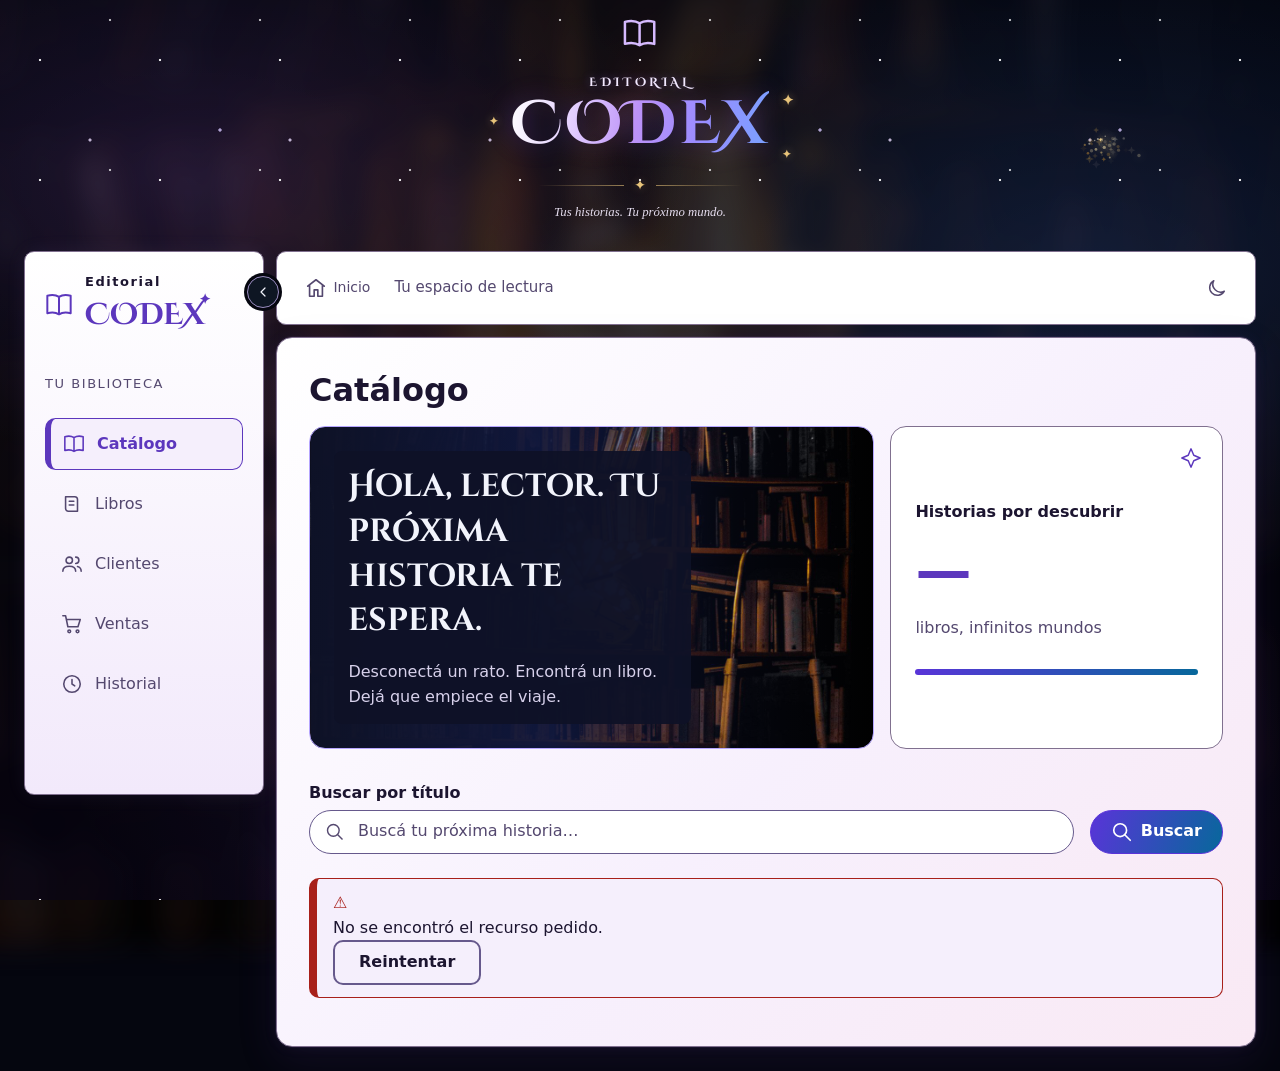
==== frontend/public/index.html @ 5a152bd4 "feat(catalogo): libro que se abre con sinopsis, destellos y polvo de estrellas en el título" ====
<!DOCTYPE html>
<html lang="es">
<head>
  <meta charset="UTF-8">
  <meta name="viewport" content="width=device-width, initial-scale=1">
  <title>Editorial Codex</title>
  <link rel="icon" href="assets/img/favicon.svg" type="image/svg+xml">
  <link rel="stylesheet" href="css/styles.css">
  <link rel="stylesheet" href="css/catalogo.css">
  <link rel="stylesheet" href="css/ventas.css">
  <script src="js/api.js"></script>
  <script src="js/destellos.js" defer></script>
  <script src="js/data.js" defer></script>
  <script src="js/storage.js" defer></script>
  <script src="js/app.js" defer></script>
  <script src="js/sinopsis.js" defer></script>
  <script src="js/titulo-magico.js" defer></script>
  <script src="js/catalogo.js" defer></script>
  <script src="js/ventas.js" defer></script>
</head>
<body>
  <a class="salto" href="#contenido">Saltar al contenido</a>

  <header class="marca">
    <svg class="marca__libro" viewBox="0 0 24 24" aria-hidden="true" focusable="false"><path d="M12 5c-3-2-6-2-10-1v15c4-1 7-1 10 1 3-2 6-2 10-1V4c-4-1-7-1-10 1Zm0 0v15"/></svg>
    <h1 class="marca__titulo">
      <a class="marca__enlace" href="#catalogo"><span class="marca__editorial">Editorial</span> <span class="marca__codex">Codex</span><span class="marca__estrella marca__estrella--primera" aria-hidden="true">&#10022;</span><span class="marca__estrella marca__estrella--segunda" aria-hidden="true">&#10022;</span><span class="marca__estrella marca__estrella--tercera" aria-hidden="true">&#10022;</span></a>
    </h1>
    <div class="marca__ornamento" aria-hidden="true"><span>&#10022;</span></div>
    <p class="marca__lema">Tus historias. Tu próximo mundo.</p>
  </header>

  <div class="aplicacion">
    <div id="sidebar-velo" class="sidebar__velo"></div>

    <aside id="sidebar" class="sidebar" aria-label="Menú lateral">
      <div class="sidebar__cabecera">
        <svg class="sidebar__emblema" viewBox="0 0 24 24" aria-hidden="true" focusable="false"><path d="M12 5c-3-2-6-2-10-1v15c4-1 7-1 10 1 3-2 6-2 10-1V4c-4-1-7-1-10 1Zm0 0v15"/></svg>
        <p class="sidebar__marca"><span class="sidebar__editorial">Editorial</span><strong class="sidebar__codex">CODEX<span class="sidebar__estrella" aria-hidden="true">✦</span></strong></p>
        <button id="menu-cerrar" class="sidebar__cerrar" type="button" aria-controls="sidebar" aria-label="Cerrar menú"><svg class="boton__icono" viewBox="0 0 24 24" aria-hidden="true" focusable="false"><path d="m6 6 12 12M18 6 6 18"/></svg></button>
      </div>

      <p class="sidebar__rotulo">TU BIBLIOTECA</p>
      <nav id="nav-principal" class="navegacion" aria-label="Principal">
        <ul class="navegacion__lista">
          <li class="navegacion__item"><a class="navegacion__enlace" href="#catalogo"><svg class="navegacion__icono" viewBox="0 0 24 24" aria-hidden="true" focusable="false"><path d="M12 5c-3-2-6-2-10-1v15c4-1 7-1 10 1 3-2 6-2 10-1V4c-4-1-7-1-10 1Zm0 0v15"/></svg><span class="navegacion__texto">Catálogo</span><span class="navegacion__tooltip" aria-hidden="true">Catálogo</span></a></li>
          <li class="navegacion__item"><a class="navegacion__enlace" href="#libros"><svg class="navegacion__icono" viewBox="0 0 24 24" aria-hidden="true" focusable="false"><path d="M5 4h10a3 3 0 0 1 3 3v13H8a3 3 0 0 1-3-3Z"/><path d="M9 9h5M9 13h5"/></svg><span class="navegacion__texto">Libros</span><span class="navegacion__tooltip" aria-hidden="true">Libros</span></a></li>
          <li class="navegacion__item"><a class="navegacion__enlace" href="#clientes"><svg class="navegacion__icono" viewBox="0 0 24 24" aria-hidden="true" focusable="false"><circle cx="9" cy="8" r="3.5"/><path d="M2 20c0-3.500 3-5.500 7-5.500s7 2 7 5.500"/><path d="M16 4.500a3.500 3.500 0 0 1 0 7M18 14.800c2.500.6 4 2.400 4 5.200"/></svg><span class="navegacion__texto">Clientes</span><span class="navegacion__tooltip" aria-hidden="true">Clientes</span></a></li>
          <li class="navegacion__item"><a class="navegacion__enlace" href="#ventas"><svg class="navegacion__icono" viewBox="0 0 24 24" aria-hidden="true" focusable="false"><circle cx="9" cy="20" r="1.500"/><circle cx="18" cy="20" r="1.500"/><path d="M2 3h3l2.500 12h11L21 7H6"/></svg><span class="navegacion__texto">Ventas</span><span class="navegacion__tooltip" aria-hidden="true">Ventas</span></a></li>
          <li class="navegacion__item"><a class="navegacion__enlace" href="#historial"><svg class="navegacion__icono" viewBox="0 0 24 24" aria-hidden="true" focusable="false"><circle cx="12" cy="12" r="9"/><path d="M12 7v5l3 2"/></svg><span class="navegacion__texto">Historial</span><span class="navegacion__tooltip" aria-hidden="true">Historial</span></a></li>
        </ul>
      </nav>

      <button id="sidebar-colapsar" class="sidebar__colapsar" type="button" aria-controls="sidebar" aria-expanded="true" aria-label="Colapsar menú"><svg class="boton__icono" viewBox="0 0 24 24" aria-hidden="true" focusable="false"><path d="m9 6 6 6-6 6"/></svg></button>
    </aside>

    <div class="principal">
      <section class="barra" aria-label="Barra superior">
        <button id="menu-abrir" class="barra__hamburguesa" type="button" aria-controls="sidebar" aria-expanded="false" aria-label="Abrir menú"><svg class="boton__icono" viewBox="0 0 24 24" aria-hidden="true" focusable="false"><path d="M4 7h16M4 12h16M4 17h16"/></svg></button>
        <a class="barra__inicio" href="#catalogo"><svg class="boton__icono" viewBox="0 0 24 24" aria-hidden="true" focusable="false"><path d="m3 10 9-7 9 7M5 9v12h5v-7h4v7h5V9"/></svg>Inicio</a>
        <span class="barra__texto">Tu espacio de lectura</span>
        <button id="tema-alternar" class="tema-alternar" type="button" aria-pressed="false" aria-label="Activar tema claro"><svg class="tema-alternar__icono tema-alternar__icono--sol" viewBox="0 0 24 24" aria-hidden="true" focusable="false"><circle cx="12" cy="12" r="4"/><path d="M12 2v2m0 16v2M2 12h2m16 0h2M5 5l1.5 1.5m11 11L19 19M5 19l1.5-1.5m11-11L19 5"/></svg><svg class="tema-alternar__icono tema-alternar__icono--luna" viewBox="0 0 24 24" aria-hidden="true" focusable="false"><path d="M20 15.5A8.5 8.5 0 0 1 8.5 4 8.5 8.5 0 1 0 20 15.5Z"/></svg></button>
      </section>

      <main id="contenido" tabindex="-1">
  <div id="error-persistencia" class="mensaje mensaje--error" role="alert" hidden>
    <strong>Error de datos:</strong> Se detectó un problema con la información guardada y se restauraron los valores iniciales. Tus cambios recientes podrían no estar disponibles.
  </div>

        <!-- Vista: Catálogo -->
        <section id="catalogo" class="vista" aria-labelledby="titulo-catalogo">
          <h2 id="titulo-catalogo" class="vista__titulo" tabindex="-1">Catálogo</h2>
          <div class="bienvenida">
            <div class="bienvenida__banner">
              <div class="bienvenida__contenido">
              <p class="bienvenida__titulo">Hola, lector. Tu próxima historia te espera.</p>
              <p class="bienvenida__texto">Desconectá un rato. Encontrá un libro. Dejá que empiece el viaje.</p>
              </div>
            </div>
            <div class="bienvenida__resumen">
              <svg class="bienvenida__destello" viewBox="0 0 24 24" aria-hidden="true" focusable="false"><path d="m12 2 3 7 7 3-7 3-3 7-3-7-7-3 7-3Z"/></svg>
              <p class="bienvenida__etiqueta">Historias por descubrir</p>
              <p class="bienvenida__cantidad">6</p>
              <p class="bienvenida__detalle">libros, infinitos mundos</p>
              <span class="bienvenida__linea" aria-hidden="true"></span>
            </div>
          </div>

          <form id="form-busqueda" class="formulario formulario--busqueda" novalidate>
            <div class="formulario__campo">
              <label class="formulario__etiqueta" for="catalogo-busqueda">Buscar por título</label>
              <div class="formulario__buscador"><svg class="formulario__lupa" viewBox="0 0 24 24" aria-hidden="true" focusable="false"><circle cx="10" cy="10" r="7"/><path d="m15 15 6 6"/></svg><input class="formulario__control" type="search" id="catalogo-busqueda" name="busqueda" placeholder="Buscá tu próxima historia…"></div>
            </div>
            <div class="formulario__acciones">
              <button class="boton boton--primario boton--buscar" type="submit"><svg class="boton__icono" viewBox="0 0 24 24" aria-hidden="true" focusable="false"><circle cx="10" cy="10" r="7"/><path d="m15 15 6 6"/></svg>Buscar</button>
            </div>
          </form>

          <p id="catalogo-resultados" class="solo-lectores" role="status" aria-live="polite"></p>

          <p id="catalogo-cargando" class="mensaje mensaje--info" role="status" hidden>Cargando libros del catálogo…</p>
          <div id="catalogo-error" class="mensaje mensaje--error" role="alert" hidden>
            <p id="catalogo-error-texto">Error de conexión con la API.</p>
            <button id="catalogo-reintentar" class="boton boton--secundario" type="button">Reintentar</button>
          </div>
          <p id="catalogo-sin-resultados" class="mensaje mensaje--vacio" hidden>No se encontraron libros que coincidan con la búsqueda.</p>
          <p id="catalogo-vacio" class="mensaje mensaje--vacio" hidden>Todavía no hay libros en el catálogo.</p>

          <div id="catalogo-lista" class="vista__lista">
            <!-- Las tarjetas se renderizan dinámicamente desde GET /libros/ -->
          </div>

          <div id="catalogo-paginacion" class="paginacion" hidden>
            <button id="catalogo-anterior" class="boton boton--secundario" type="button" disabled>Anterior</button>
            <span id="catalogo-pagina-info" class="paginacion__info"></span>
            <button id="catalogo-siguiente" class="boton boton--secundario" type="button" disabled>Siguiente</button>
          </div>

          <!-- Modal-libro accesible para el detalle del libro con autores -->
          <dialog id="catalogo-modal" class="modal-dialogo modal-libro" aria-labelledby="catalogo-modal-titulo">
            <div class="libro-contenedor">
              <div class="libro-escena" aria-hidden="true">
                <div class="libro-entrada">
                  <div class="libro-tomo">
                    <div class="libro-paginas">
                      <div class="libro-pagina libro-pagina--izq"></div>
                      <div class="libro-pagina libro-pagina--der"></div>
                    </div>
                    <div class="libro-tapa">
                      <div class="libro-tapa__cara libro-tapa__frente">
                        <img id="catalogo-modal-portada" class="libro-tapa__portada" src="" alt="">
                      </div>
                      <div class="libro-tapa__cara libro-tapa__dorso"></div>
                    </div>
                  </div>
                </div>
              </div>

              <article class="libro-tarjeta" aria-label="Detalle del libro">
                <button id="catalogo-modal-cerrar" class="libro-tarjeta__cerrar" type="button" aria-label="Cerrar detalle">
                  <svg class="boton__icono" viewBox="0 0 24 24" aria-hidden="true" focusable="false"><path d="m6 6 12 12M18 6 6 18"/></svg>
                </button>
                <img id="catalogo-modal-portada-movil" class="libro-tarjeta__portada-movil" src="" alt="">
                <h3 id="catalogo-modal-titulo" class="libro-tarjeta__titulo" tabindex="-1"></h3>
                <div class="libro-tarjeta__separador" aria-hidden="true">✦</div>
                <div class="libro-tarjeta__columnas">
                  <div class="libro-tarjeta__datos">
                    <div class="libro-tarjeta__campo">
                      <span class="libro-tarjeta__etiqueta">Autores</span>
                      <ul id="catalogo-modal-autores" class="libro-tarjeta__autores"></ul>
                    </div>
                    <div class="libro-tarjeta__campo">
                      <span class="libro-tarjeta__etiqueta">Editorial</span>
                      <span id="catalogo-modal-editorial" class="libro-tarjeta__valor"></span>
                    </div>
                    <div class="libro-tarjeta__campo">
                      <span class="libro-tarjeta__etiqueta">Género</span>
                      <span id="catalogo-modal-genero" class="libro-tarjeta__valor"></span>
                    </div>
                    <div class="libro-tarjeta__campo">
                      <span class="libro-tarjeta__etiqueta">ISBN</span>
                      <span id="catalogo-modal-isbn" class="libro-tarjeta__valor"></span>
                    </div>
                    <div class="libro-tarjeta__campo">
                      <span class="libro-tarjeta__etiqueta">Stock</span>
                      <span id="catalogo-modal-stock" class="libro-tarjeta__valor"></span>
                    </div>
                    <div class="libro-tarjeta__campo">
                      <span class="libro-tarjeta__etiqueta">Precio</span>
                      <span id="catalogo-modal-precio" class="libro-tarjeta__valor libro-tarjeta__precio"></span>
                    </div>
                  </div>
                  <section class="libro-tarjeta__sinopsis modal-dialogo__sinopsis" hidden>
                    <p id="catalogo-modal-sinopsis"></p>
                  </section>
                </div>
              </article>
            </div>
          </dialog>
        </section>

        <!-- Vista: Libros -->
        <section id="libros" class="vista" aria-labelledby="titulo-libros">
          <h2 id="titulo-libros" class="vista__titulo" tabindex="-1">Libros</h2>

          <form id="form-libro" class="formulario formulario--registro" novalidate>
            <div class="formulario__cabecera"><h3 class="formulario__titulo">Registrar libro</h3><p class="formulario__ayuda">Completá los datos del libro y elegí sus autores.</p></div>
            <div class="formulario__campo">
              <label class="formulario__etiqueta" for="libro-titulo">Título</label>
              <input class="formulario__control" type="text" id="libro-titulo" name="titulo">
            </div>
            <div class="formulario__campo">
              <label class="formulario__etiqueta" for="libro-isbn">ISBN</label>
              <input class="formulario__control" type="text" id="libro-isbn" name="isbn">
            </div>
            <div class="formulario__campo">
              <label class="formulario__etiqueta" for="libro-precio">Precio (ARS)</label>
              <input class="formulario__control" type="number" id="libro-precio" name="precio" step="0.01" inputmode="decimal">
            </div>
            <div class="formulario__campo">
              <label class="formulario__etiqueta" for="libro-editorial">Editorial</label>
              <select class="formulario__control" id="libro-editorial" name="editorialId">
                <option value="ed-1">Ediciones del Faro</option>
                <option value="ed-2">Prisma Editorial</option>
              </select>
            </div>
            <div class="formulario__campo">
              <label class="formulario__etiqueta" for="libro-genero">Género</label>
              <select class="formulario__control" id="libro-genero" name="generoId">
                <option value="">Sin clasificar</option>
                <option value="ge-1">Novela</option>
                <option value="ge-2">Ciencia ficción</option>
              </select>
            </div>
            <fieldset id="libro-autores" class="formulario__grupo">
              <legend class="formulario__leyenda">Autores</legend>
              <div class="formulario__opcion">
                <input type="checkbox" id="libro-autor-1" name="autorIds" value="au-1">
                <label for="libro-autor-1">Lucía Ferreyra</label>
              </div>
              <div class="formulario__opcion">
                <input type="checkbox" id="libro-autor-2" name="autorIds" value="au-2">
                <label for="libro-autor-2">Tomás Aguirre</label>
              </div>
              <div class="formulario__opcion">
                <input type="checkbox" id="libro-autor-3" name="autorIds" value="au-3">
                <label for="libro-autor-3">Inés Montoya</label>
              </div>
            </fieldset>
            <div class="formulario__acciones">
              <button class="boton boton--primario" type="submit">Guardar libro</button>
            </div>
          </form>

          <div id="libro-errores" class="mensaje mensaje--error" role="alert" hidden>
            <p>Error: el título es obligatorio.</p>
          </div>
          <p id="libro-mensaje" class="mensaje mensaje--exito" role="status" hidden>Libro guardado correctamente.</p>

          <section class="tabla-contenedor" tabindex="0" aria-label="Tabla de libros cargados">
            <table class="tabla">
              <caption class="tabla__titulo">Listado de libros</caption>
              <thead>
                <tr>
                  <th scope="col">Título</th>
                  <th scope="col">ISBN</th>
                  <th scope="col">Editorial</th>
                  <th scope="col">Género</th>
                  <th scope="col">Autores</th>
                  <th scope="col">Precio</th>
                </tr>
              </thead>
              <tbody id="libros-tabla">
                <!-- Las filas se renderizan desde el array `libros` (C-04) -->
              </tbody>
            </table>
          </section>
          <p id="libros-vacio" class="mensaje mensaje--vacio" hidden>Todavía no hay libros cargados.</p>
        </section>

        <!-- Vista: Clientes -->
        <section id="clientes" class="vista" aria-labelledby="titulo-clientes">
          <h2 id="titulo-clientes" class="vista__titulo" tabindex="-1">Clientes</h2>

          <form id="form-cliente" class="formulario formulario--registro" novalidate>
            <div class="formulario__cabecera"><h3 class="formulario__titulo">Registrar cliente</h3><p class="formulario__ayuda">Completá el nombre y el correo electrónico del cliente.</p></div>
            <div class="formulario__campo">
              <label class="formulario__etiqueta" for="cliente-nombre">Nombre completo</label>
              <input class="formulario__control" type="text" id="cliente-nombre" name="nombreCompleto">
            </div>
            <div class="formulario__campo">
              <label class="formulario__etiqueta" for="cliente-email">Email</label>
              <input class="formulario__control" type="email" id="cliente-email" name="email">
            </div>
            <div class="formulario__acciones">
              <button class="boton boton--primario" type="submit">Guardar cliente</button>
            </div>
          </form>

          <div id="cliente-errores" class="mensaje mensaje--error" role="alert" hidden>
            <p>Error: el email no tiene un formato válido.</p>
          </div>
          <p id="cliente-mensaje" class="mensaje mensaje--exito" role="status" hidden>Cliente guardado correctamente.</p>

          <section class="tabla-contenedor" tabindex="0" aria-label="Tabla de clientes cargados">
            <table class="tabla">
              <caption class="tabla__titulo">Listado de clientes</caption>
              <thead>
                <tr>
                  <th scope="col">Nombre completo</th>
                  <th scope="col">Email</th>
                </tr>
              </thead>
              <tbody id="clientes-tabla">
                <!-- Las filas se renderizan desde el array `clientes` (C-04) -->
              </tbody>
            </table>
          </section>
          <p id="clientes-vacio" class="mensaje mensaje--vacio" hidden>Todavía no hay clientes cargados.</p>
        </section>

        <!-- Vista: Ventas -->
        <section id="ventas" class="vista" aria-labelledby="titulo-ventas">
          <h2 id="titulo-ventas" class="vista__titulo" tabindex="-1">Ventas</h2>

          <div id="venta-carga-error" class="mensaje mensaje--error" role="alert" hidden></div>

          <form id="form-venta" class="formulario formulario--registro" novalidate>
            <div class="formulario__cabecera"><h3 class="formulario__titulo">Registrar venta</h3><p class="formulario__ayuda">Elegí el cliente y agregá los libros de la venta.</p></div>
            <div class="formulario__campo">
              <label class="formulario__etiqueta" for="venta-cliente">Cliente</label>
              <select class="formulario__control" id="venta-cliente" name="clienteId">
                <option value="">Elegí un cliente</option>
              </select>
            </div>
            <div class="formulario__campo">
              <label class="formulario__etiqueta" for="venta-libro">Libro</label>
              <select class="formulario__control" id="venta-libro" name="libroId">
                <option value="">Elegí un libro</option>
              </select>
            </div>
            <div class="formulario__campo">
              <label class="formulario__etiqueta" for="venta-cantidad">Cantidad</label>
              <input class="formulario__control" type="number" id="venta-cantidad" name="cantidad" value="1" inputmode="numeric">
            </div>
            <div class="formulario__acciones">
              <button class="boton boton--secundario" type="button" id="venta-agregar">Agregar renglón</button>
            </div>

            <section class="tabla-contenedor" tabindex="0" aria-label="Tabla de renglones de la venta">
              <table class="tabla">
                <caption class="tabla__titulo">Renglones de la venta</caption>
                <thead>
                  <tr>
                    <th scope="col">Libro</th>
                    <th scope="col">Cantidad</th>
                    <th scope="col">Precio unitario</th>
                    <th scope="col">Subtotal</th>
                    <th scope="col">Acción</th>
                  </tr>
                </thead>
                <tbody id="venta-renglones">
                  <!-- Los renglones se renderizan desde el borrador de la venta en memoria -->
                </tbody>
              </table>
            </section>
            <p id="venta-renglones-vacio" class="mensaje mensaje--vacio" hidden>Todavía no agregaste libros a la venta.</p>

            <p class="resumen-venta"><span id="venta-total-rotulo">Total estimado:</span> <strong id="venta-total" class="resumen-venta__total">$&nbsp;0,00</strong></p>

            <div class="formulario__acciones">
              <button class="boton boton--primario" type="submit" id="venta-confirmar">Confirmar venta</button>
            </div>
          </form>

          <div id="venta-errores" class="mensaje mensaje--error" role="alert" hidden>
            <p>Error: agregá al menos un libro a la venta.</p>
          </div>
          <p id="venta-mensaje" class="mensaje mensaje--exito" role="status" hidden></p>
          <div id="venta-resumen-confirmado" class="resumen-confirmado" hidden></div>
        </section>

        <!-- Vista: Historial -->
        <section id="historial" class="vista" aria-labelledby="titulo-historial">
          <h2 id="titulo-historial" class="vista__titulo" tabindex="-1">Historial</h2>

          <div id="historial-estado" class="mensaje" hidden></div>

          <section class="tabla-contenedor" tabindex="0" aria-label="Tabla de ventas registradas">
            <table class="tabla">
              <caption class="tabla__titulo">Ventas registradas</caption>
              <thead>
                <tr>
                  <th scope="col">Id</th>
                  <th scope="col">Fecha</th>
                  <th scope="col">Cliente</th>
                  <th scope="col">Total</th>
                  <th scope="col">Acción</th>
                </tr>
              </thead>
              <tbody id="historial-tabla">
                <!-- Las filas se renderizan dinámicamente desde GET /ventas/ -->
              </tbody>
            </table>
          </section>
          <p id="historial-vacio" class="mensaje mensaje--vacio" hidden>Todavía no hay ventas registradas.</p>

          <div id="historial-paginacion" class="paginacion" hidden>
            <button id="historial-anterior" class="boton boton--secundario" type="button" disabled>Anterior</button>
            <span id="historial-pagina-info" class="paginacion__info"></span>
            <button id="historial-siguiente" class="boton boton--secundario" type="button" disabled>Siguiente</button>
          </div>

          <div id="historial-detalle" class="detalle-venta" hidden>
            <h3 class="detalle-venta__titulo" tabindex="-1"></h3>
            <div id="historial-detalle-meta" class="detalle-venta__meta"></div>
            <section class="tabla-contenedor" tabindex="0" aria-label="Tabla de renglones de la venta seleccionada">
              <table class="tabla">
                <caption class="tabla__titulo"></caption>
                <thead>
                  <tr>
                    <th scope="col">Libro</th>
                    <th scope="col">Cantidad</th>
                    <th scope="col">Precio unitario</th>
                    <th scope="col">Subtotal</th>
                  </tr>
                </thead>
                <tbody>
                  <!-- Los renglones guardados se escriben al abrir el detalle -->
                </tbody>
              </table>
            </section>
            <p class="detalle-venta__total">Total: <strong></strong></p>
          </div>
        </section>

      </main>
    </div>
  </div>
</body>
</html>
---- frontend/public/css/styles.css ----
/* Editorial Codex - hoja de estilos única (C-02, grupo A).
   Orden (design D5): fuente -> tokens/temas -> base y utilidades -> marca y fondo
   -> layout -> componentes -> vistas -> media queries (mobile-first) -> movimiento reducido. */

/* ==========================================================================
   1. Fuente local (Cinzel Decorative, licencia OFL en fonts/OFL.txt)
   ========================================================================== */
@font-face {
  font-family: "Cinzel Decorative";
  src: url("../fonts/CinzelDecorative-Bold.ttf") format("truetype");
  font-weight: 700;
  font-style: normal;
  font-display: swap;
}

/* ==========================================================================
   2. Tokens y temas (D4). Oscuro por defecto; claro con data-tema="claro".
   ========================================================================== */
:root {
  color-scheme: dark;

  /* Superficies y bordes. Las superficies grandes llevan degradé (ver abajo). */
  --color-bg: #05060f;
  --color-surface: #120a20;
  --color-surface-2: #1d1030;
  --color-borde: #5b2f7e;
  --color-linea: #3a2152;
  --color-borde-campo: #9a8cc0;

  /* Texto y acentos. */
  --color-text: #f2f4fc;
  --color-text-suave: #c3bfdc;
  --color-accent: #b6a6ff;
  --color-sobre-accent: #080d17;
  --color-acento-rosa: #c9a6e8;
  --color-error: #ff9b9b;
  --color-exito: #8be0ae;
  --color-foco: #ffd166;
  --color-foco-marca: #ffd166;

  /* Degradés sobrios ciruela profundo / azul noche (D20; sin magenta). Regla: el
     contraste del texto se calcula contra el tramo MÁS CLARO de cada degradé; si no
     llega a 4.5:1 se oscurece el degradé, nunca el texto. Tramo más claro de main:
     #251a3a (los demás se redefinen en la sección 12). */
  --degrade-superficie: linear-gradient(135deg, #251a3a 0%, #161a33 55%, #0a0d19 100%);
  --degrade-sidebar: linear-gradient(180deg, #101824, #0d1420);
  --degrade-tarjeta: linear-gradient(145deg, #182133, #0e1623);
  --degrade-tabla: linear-gradient(145deg, #182133, #0e1623);

  /* Brillo suave violeta apagado alrededor de las superficies. */
  --sombra-brillo: 0 0 0 1px rgba(150, 125, 210, 0.1), 0 0 18px rgba(130, 100, 200, 0.12), 0 18px 50px rgba(0, 0, 0, 0.45);
  --sombra-brillo-suave: 0 0 12px rgba(130, 100, 200, 0.1), 0 8px 24px rgba(0, 0, 0, 0.35);

  --espacio-1: 0.25rem;
  --espacio-2: 0.5rem;
  --espacio-3: 0.75rem;
  --espacio-4: 1rem;
  --espacio-5: 1.5rem;
  --espacio-6: 2rem;

  --radio-s: 0.375rem;
  --radio-m: 0.625rem;
  --radio-l: 1rem;

  --sombra: 0 20px 60px rgba(0, 0, 0, 0.35);

  --fuente-marca: "Cinzel Decorative", Georgia, "Times New Roman", serif;
  --fuente-base: "Segoe UI", system-ui, -apple-system, Roboto, Arial, sans-serif;
}

/* Tema claro: lavanda y rosa pálido SOLO en los paneles (sidebar, barra, main y sus
   tarjetas, tablas y formularios). El fondo de la página y el encabezado son los del
   tema oscuro (D21): por eso acá NO se redefine --color-bg (fondo de la página, usado
   también por el halo del botón de colapsar). El tramo crítico de cada degradé es el MÁS OSCURO. */
:root[data-tema="claro"] {
  color-scheme: light;

  --color-surface: #ffffff;
  --color-surface-2: #f5effc;
  --color-borde: #bfa5de;
  --color-linea: #dccff0;
  --color-borde-campo: #66598c;
  --color-text: #1c1530;
  --color-text-suave: #54486f;
  --color-accent: #5c37bd;
  --color-sobre-accent: #ffffff;
  --color-acento-rosa: #8a3d84;
  --color-error: #a8201a;
  --color-exito: #17663a;
  --color-foco: #1b4fd8;

  --degrade-superficie: linear-gradient(135deg, #ffffff 0%, #f7f0fd 55%, #f9e9f4 100%);
  --degrade-sidebar: linear-gradient(180deg, #ffffff 0%, #f2e9fb 60%, #f7e4f1 100%);
  --degrade-tarjeta: linear-gradient(145deg, #ffffff 0%, #f3ebfc 60%, #f6e3f0 100%);
  --degrade-tabla: linear-gradient(145deg, #ffffff 0%, #f4ecfb 60%, #f5e3f0 100%);

  --sombra-brillo: 0 0 0 1px rgba(120, 90, 180, 0.08), 0 0 14px rgba(120, 90, 180, 0.08), 0 14px 40px rgba(90, 60, 150, 0.14);
  --sombra-brillo-suave: 0 0 8px rgba(120, 90, 180, 0.08), 0 6px 18px rgba(90, 60, 150, 0.1);
  --sombra: 0 20px 60px rgba(36, 55, 98, 0.16);
}

/* ==========================================================================
   3. Base y utilidades
   ========================================================================== */
*,
*::before,
*::after {
  box-sizing: border-box;
}

html {
  scroll-padding-top: var(--espacio-4);
}

body {
  margin: 0;
  min-height: 100vh;
  background: var(--color-bg);
  color: var(--color-text);
  font-family: var(--fuente-base);
  font-size: 1rem;
  line-height: 1.55;
  overflow-wrap: anywhere;
}

h1,
h2,
h3,
p,
dl,
dd,
ul,
ol,
figure {
  margin: 0;
}

button,
input,
select,
textarea {
  font: inherit;
  color: inherit;
}

a {
  color: var(--color-accent);
}

/* Se conserva de C-01: los mensajes y vistas ocultas no se muestran. */
[hidden] {
  display: none !important;
}

/* Utilidad: oculto a la vista, disponible para lectores de pantalla. */
.solo-lectores {
  position: absolute;
  width: 1px;
  height: 1px;
  padding: 0;
  margin: -1px;
  overflow: hidden;
  clip-path: inset(50%);
  white-space: nowrap;
  border: 0;
}

/* Foco visible (se conserva de C-01 y se refuerza). */
:focus-visible {
  outline: 3px solid var(--color-foco);
  outline-offset: 3px;
}

/* Foco por programa (h2 y main con tabindex="-1"): sin contorno si no es por teclado. */
[tabindex="-1"]:focus:not(:focus-visible) {
  outline: none;
}

/* Enlace "Saltar al contenido": fuera de pantalla hasta recibir foco. */
.salto {
  position: absolute;
  top: var(--espacio-2);
  left: var(--espacio-2);
  z-index: 100;
  padding: var(--espacio-3) var(--espacio-4);
  border-radius: var(--radio-s);
  background: var(--color-surface);
  color: var(--color-text);
  font-weight: 700;
  transform: translateY(-200%);
}

.salto:focus {
  transform: none;
}

/* ==========================================================================
   4. Fondo galáctico decorativo (solo CSS, sin imágenes)
   body::before = nebulosas ciruela / azul noche (rosa solo como toque muy tenue) sobre base negro azulado.
   body::after  = estrellas chicas (capas de radial-gradient repetidas).
   html::before = foto de la biblioteca (assets/img/banner-biblioteca.jpg) difuminada
   y oscurecida, por debajo de la galaxia. Las tres capas son IDÉNTICAS en ambos temas (D21).
   Todos son fijos, decorativos (pointer-events: none, content vacío: no entran
   en el árbol de accesibilidad) y quedan detrás de todo el contenido.
   Apilado (contexto raíz; el fondo de body se pinta en el canvas, por debajo de todo):
   html::before (-4) < body::before (-3) < body::after (-2) < contenido (auto).
   ========================================================================== */
html::before,
body::before,
body::after {
  content: "";
  position: fixed;
  pointer-events: none;
}

/* Foto de la biblioteca: muy difuminada, oscurecida y agrandada (scale 1.1) para
   que los bordes desenfocados queden fuera de la pantalla. Un tinte cálido suave
   (va dentro del mismo filtro) hace que la luz de las estrellas se lea como un
   resplandor dorado. Es solo atmósfera: la galaxia va encima y manda. Es fija
   (inset: 0), así que no genera scroll horizontal, y no se anima. */
html::before {
  inset: 0;
  z-index: -4;
  background:
    radial-gradient(ellipse 70% 60% at 50% 45%, rgba(255, 176, 96, 0.22), transparent 75%),
    url("../assets/img/banner-biblioteca.jpg") center / cover no-repeat;
  filter: blur(12px) brightness(0.5);
  transform: scale(1.1);
}

/* El velo galáctico (opacity 0.65) deja adivinar la biblioteca detrás. Paleta
   desaturada (D20): ciruela profundo y azul noche; el rosa es apenas un toque. */
body::before {
  inset: 0;
  z-index: -3;
  opacity: 0.65;
  background:
    radial-gradient(ellipse 55% 45% at 15% 20%, rgba(112, 66, 160, 0.36), transparent 70%),
    radial-gradient(ellipse 60% 50% at 85% 30%, rgba(48, 92, 180, 0.38), transparent 72%),
    radial-gradient(ellipse 70% 55% at 55% 85%, rgba(94, 62, 150, 0.34), transparent 70%),
    radial-gradient(ellipse 40% 35% at 30% 65%, rgba(150, 70, 130, 0.14), transparent 70%),
    linear-gradient(180deg, #070a18 0%, #05060f 60%, #0a0618 100%);
}

/* Estrellas: cada capa se repite con un mosaico que divide a 600 px, así el
   desplazamiento de 600 px de la animación cierra el ciclo sin saltos. El
   elemento es 600 px más grande arriba y a la izquierda; al ser fijo no genera scroll. */
body::after {
  inset: -600px 0 0 -600px;
  z-index: -2;
  background-image:
    radial-gradient(circle at 40px 60px, rgba(255, 255, 255, 0.9) 0 1px, transparent 1.6px),
    radial-gradient(circle at 110px 20px, rgba(255, 255, 255, 0.7) 0 1px, transparent 1.6px),
    radial-gradient(circle at 90px 140px, rgba(235, 220, 255, 0.8) 0 1.2px, transparent 1.9px),
    radial-gradient(circle at 220px 130px, rgba(215, 200, 255, 0.8) 0 1.3px, transparent 2px),
    radial-gradient(circle at 420px 300px, rgba(255, 255, 255, 0.95) 0 1.6px, transparent 2.4px);
  background-size: 120px 120px, 150px 150px, 200px 200px, 300px 300px, 600px 600px;
}

/* Tema claro (D21): sin reglas propias. La página (foto, nebulosas, estrellas) y el
   encabezado son los mismos que en el tema oscuro; solo los paneles se aclaran. */

/* ==========================================================================
   5. Marca (título "Editorial Codex")
   Encabezado TRANSPARENTE en ambos temas (D20, D21). Se ve la biblioteca difuminada y la
   nebulosa de la página; detrás del título hay un resplandor violeta y, para el
   contraste, un velo oscuro radial difuso (.marca::before), nunca una franja.
   ========================================================================== */
.marca {
  --marca-texto: #f3eaff;
  --marca-dorado: #e8c47a;
  /* Degradé de "CODEX" (D20): blanco -> lila -> violeta -> azul. Tramo más oscuro: #9a8cff. */
  --marca-degrade: linear-gradient(100deg, #ffffff 0%, #e4d0ff 24%, #bc92f8 48%, #9a8cff 72%, #78a2ff 100%);
  /* Velo oscuro central (contraste) y resplandor violeta (atmósfera). */
  --marca-velo: 8, 5, 18;
  --marca-brillo: 120, 84, 210;

  position: relative;
  display: flex;
  flex-direction: column;
  align-items: center;
  gap: 0.4rem; /* 80 % de --espacio-2 */
  padding: 1.2rem 0.8rem 0.8rem; /* 80 % de --espacio-5 / --espacio-4 */
  background: transparent;
  border-bottom: 1px solid var(--color-borde);
  box-shadow: none;
  color: var(--marca-texto);
  text-align: center;
  overflow-x: clip; /* el velo nunca genera scroll horizontal */
}

/* Velo + resplandor detrás del título. z-index -1 sin crear contexto de apilado en
   .marca: queda por encima de la galaxia y de las estrellas pero por debajo de todo
   el contenido y de los paneles (que son opacos), así el borde inferior del velo
   se oculta debajo de ellos. Radios en rem / % (el ancho es min(34rem, 100 %)): sin
   franja ni desborde. Opacidad del velo: 0.85 en el centro, 0.82 hasta el 55 % del
   radio, 0.61 al 75 %, 0.28 al 90 % y 0 al 100 % (README, "Marca"). */
.marca::before {
  content: "";
  position: absolute;
  inset: -1rem 0 -1.5rem;
  z-index: -1;
  pointer-events: none;
  background:
    radial-gradient(ellipse min(24rem, 90%) 6.5rem at 50% 49%, rgba(var(--marca-brillo), 0.25) 0%, rgba(var(--marca-brillo), 0.12) 45%, transparent 100%),
    radial-gradient(ellipse min(34rem, 100%) 9.5rem at 50% 49%, rgba(var(--marca-velo), 0.85) 0%, rgba(var(--marca-velo), 0.82) 55%, rgba(var(--marca-velo), 0.61) 75%, rgba(var(--marca-velo), 0.28) 90%, rgba(var(--marca-velo), 0) 100%);
}

/* Foco sobre el encabezado (fondo oscuro en ambos temas): amarillo propio. */
.marca :focus-visible {
  outline-color: var(--color-foco-marca);
}

.marca__titulo {
  font-family: var(--fuente-marca);
  font-weight: 700;
  line-height: 1.2;
}

.marca__enlace {
  position: relative;
  display: inline-flex;
  flex-direction: column;
  align-items: center;
  padding: 0.4rem 1.8rem; /* 80 % de --espacio-2 / 2.25rem */
  color: var(--marca-texto);
  text-decoration: none;
  border-radius: var(--radio-m);
}

.marca__editorial {
  font-size: clamp(0.9rem, 3.6vw, 1.3rem); /* 80 % */
  text-shadow: 0 0 8px rgba(162, 119, 236, 0.45);
}

/* "CODEX": color sólido de respaldo; degradé blanco-lila-violeta-azul donde hay background-clip: text. */
.marca__codex {
  font-size: clamp(1.4rem, 7.2vw, 2.8rem); /* 80 % */
  letter-spacing: 0.04em;
  text-transform: uppercase;
  color: var(--marca-texto);
  filter: drop-shadow(0 0 12px rgba(166, 106, 255, 0.35));
}

@supports ((-webkit-background-clip: text) or (background-clip: text)) {
  .marca__codex {
    background-image: var(--marca-degrade);
    background-size: 100% 100%;
    -webkit-background-clip: text;
    background-clip: text;
    color: transparent;
  }
}

/* Estrellas doradas decorativas (aria-hidden en el HTML). */
.marca__estrella {
  position: absolute;
  font-family: Georgia, "Times New Roman", serif;
  font-size: 0.7rem; /* 80 % de 0.875rem */
  line-height: 1;
  color: var(--marca-dorado);
  text-shadow: 0 0 9px rgba(232, 196, 122, 0.44);
  opacity: 0.55;
  pointer-events: none;
}

.marca__estrella--primera {
  top: 48%;
  left: 0.4rem;
}

.marca__estrella--segunda {
  top: 26%;
  right: 0.2rem;
  font-size: 0.85rem; /* 80 % de 1.0625rem */
}

.marca__estrella--tercera {
  bottom: 8%;
  right: 0.4rem;
}

/* Ornamento debajo del título: líneas doradas con una estrella al centro. */
.marca__ornamento {
  display: flex;
  align-items: center;
  justify-content: center;
  gap: 0.6rem; /* 80 % de --espacio-3 */
  width: min(12.8rem, 75%); /* 80 % de 16rem */
  color: var(--marca-dorado);
  pointer-events: none;
}

.marca__ornamento::before,
.marca__ornamento::after {
  content: "";
  flex: 1;
  height: 1px;
  background: linear-gradient(to right, transparent, rgba(232, 196, 122, 0.6));
}

.marca__ornamento::after {
  background: linear-gradient(to left, transparent, rgba(232, 196, 122, 0.6));
}

.marca__ornamento span {
  font-size: 0.9rem; /* 80 % de 1.125rem */
  line-height: 1.5;
  text-shadow: 0 0 10px rgba(232, 196, 122, 0.31);
}

/* Hover y foco: más brillo y estrellas más intensas y giradas (estático; el movimiento va aparte). */
.marca__enlace:hover .marca__codex,
.marca__enlace:focus-visible .marca__codex {
  filter: drop-shadow(0 0 16px rgba(203, 166, 255, 0.85));
}

.marca__enlace:hover .marca__editorial,
.marca__enlace:focus-visible .marca__editorial {
  text-shadow: 0 0 14px rgba(203, 166, 255, 0.85);
}

.marca__enlace:hover .marca__estrella,
.marca__enlace:focus-visible .marca__estrella {
  opacity: 1;
  text-shadow: 0 0 12px rgba(232, 196, 122, 0.7);
  transform: rotate(18deg) scale(1.25);
}

@media (prefers-reduced-motion: no-preference) {
  .marca__estrella {
    transition: opacity 0.4s ease, transform 0.4s ease;
  }

  .marca__enlace:hover .marca__codex,
  .marca__enlace:focus-visible .marca__codex {
    animation: marca-titilar 3.5s ease-in-out infinite;
  }

  .marca__enlace:hover .marca__estrella,
  .marca__enlace:focus-visible .marca__estrella {
    animation: marca-titilar 1.8s ease-in-out infinite;
  }

  .marca__enlace:hover .marca__estrella--segunda,
  .marca__enlace:focus-visible .marca__estrella--segunda {
    animation-delay: 0.5s;
  }

  .marca__enlace:hover .marca__estrella--tercera,
  .marca__enlace:focus-visible .marca__estrella--tercera {
    animation-delay: 1s;
  }
}

@keyframes marca-titilar {
  0%,
  100% {
    opacity: 0.6;
  }
  50% {
    opacity: 1;
  }
}

/* Alto contraste de Windows: sin degradé ni sombras, el texto usa el color del sistema. */
@media (forced-colors: active) {
  .marca__codex {
    background: none;
    -webkit-background-clip: border-box;
    background-clip: border-box;
    color: CanvasText;
    filter: none;
  }

  .marca__editorial,
  .marca__estrella,
  .marca__ornamento span {
    text-shadow: none;
  }

  .marca__estrella,
  .marca__ornamento {
    color: CanvasText;
  }

  .marca__ornamento::before,
  .marca__ornamento::after {
    background: CanvasText;
  }
}

/* ==========================================================================
   6. Layout base (mobile-first): aplicación, sidebar, barra y contenido
   ========================================================================== */
.aplicacion {
  display: grid;
  grid-template-columns: minmax(0, 1fr);
  gap: var(--espacio-3);
  width: calc(100% - 2 * var(--espacio-3));
  max-width: 80rem;
  margin: var(--espacio-3) auto var(--espacio-5);
}

.principal {
  display: flex;
  flex-direction: column;
  gap: var(--espacio-3);
  min-width: 0;
}

/* Sidebar: sin JS es un bloque de enlaces visible en cualquier ancho (D3). */
.sidebar {
  position: relative;
  display: flex;
  flex-direction: column;
  gap: var(--espacio-3);
  min-width: 0;
  padding: var(--espacio-3);
  background: var(--degrade-sidebar);
  border: 1px solid var(--color-borde);
  border-radius: var(--radio-m);
  box-shadow: var(--sombra-brillo);
}

.sidebar__cabecera {
  display: flex;
  align-items: center;
  justify-content: space-between;
  gap: var(--espacio-2);
}

.sidebar__emblema {
  width: 1.75rem;
  height: 1.75rem;
  color: var(--color-accent);
  fill: none;
  stroke: currentColor;
  stroke-width: 1.7;
  stroke-linecap: round;
  stroke-linejoin: round;
}

.sidebar__colapsar,
.sidebar__cerrar,
.barra__hamburguesa {
  display: none;
}

.sidebar__velo {
  display: none;
}

/* Navegación */
.navegacion__lista {
  display: grid;
  gap: var(--espacio-1);
  margin: 0;
  padding: 0;
  list-style: none;
}

.navegacion__item {
  min-width: 0;
}

.navegacion__enlace {
  position: relative;
  display: flex;
  align-items: center;
  gap: var(--espacio-3);
  min-height: 2.75rem;
  padding: var(--espacio-2) var(--espacio-3);
  border: 1px solid transparent;
  border-left: 4px solid transparent;
  border-radius: var(--radio-s);
  color: var(--color-text);
  text-decoration: none;
}

.navegacion__enlace:hover {
  background: var(--color-surface-2);
  border-color: var(--color-acento-rosa);
}

.navegacion__icono {
  flex: none;
  width: 1.375rem;
  height: 1.375rem;
  fill: none;
  stroke: currentColor;
  stroke-width: 1.7;
  stroke-linecap: round;
  stroke-linejoin: round;
}

.navegacion__tooltip {
  display: none;
}

/* Vista activa (aria-current="page"): fondo + borde izquierdo grueso + peso, no solo color. */
.navegacion__enlace[aria-current="page"] {
  background: var(--color-surface-2);
  border-color: var(--color-acento-rosa);
  border-left-width: 6px;
  font-weight: bold;
}

/* Se conserva de C-01: subrayado grueso en la página actual. */
.navegacion__enlace[aria-current="page"] {
  text-decoration: underline;
  text-decoration-thickness: 4px;
  text-underline-offset: 4px;
}

/* Barra superior (solo con JS): hamburguesa a la izquierda, tema a la derecha. */
.barra {
  display: flex;
  align-items: center;
  gap: var(--espacio-3);
}

html:not(.js) .barra {
  display: none;
}

main {
  min-width: 0;
  padding: var(--espacio-4);
  background: var(--degrade-superficie);
  border: 1px solid var(--color-borde);
  border-radius: var(--radio-l);
  box-shadow: var(--sombra-brillo);
}

/* Con JS en celular (< 1024 px): la sidebar es un panel fuera de pantalla (D8).
   visibility: hidden la saca del orden de Tab mientras está cerrada. */
html.js .sidebar {
  position: fixed;
  top: 0;
  bottom: 0;
  left: 0;
  z-index: 50;
  width: min(18rem, 85vw);
  overflow-y: auto;
  border-radius: 0 var(--radio-m) var(--radio-m) 0;
  transform: translateX(-100%);
  visibility: hidden;
}

html.js .aplicacion--menu-abierto .sidebar {
  transform: none;
  visibility: visible;
}

html.js .aplicacion--menu-abierto .sidebar__velo {
  position: fixed;
  inset: 0;
  z-index: 40;
  display: block;
  background: rgba(8, 13, 23, 0.7);
}

html.js .sidebar__cerrar,
html.js .barra__hamburguesa {
  display: inline-flex;
}

/* ==========================================================================
   7. Botones de la barra y de la sidebar (hamburguesa, cerrar, colapsar, tema)
   ========================================================================== */
.barra__hamburguesa,
.sidebar__cerrar,
.sidebar__colapsar {
  align-items: center;
  justify-content: center;
  min-width: 2.75rem;
  min-height: 2.75rem;
  padding: var(--espacio-2);
  border: 2px solid var(--color-borde-campo);
  border-radius: var(--radio-m);
  background: var(--color-surface-2);
  color: var(--color-text);
  cursor: pointer;
}

.barra__hamburguesa:hover,
.sidebar__cerrar:hover,
.sidebar__colapsar:hover {
  border-color: var(--color-acento-rosa);
}

.boton__icono {
  width: 1.375rem;
  height: 1.375rem;
  fill: none;
  stroke: currentColor;
  stroke-width: 1.8;
  stroke-linecap: round;
  stroke-linejoin: round;
}

/* Botón de tema: solo con JS (html.js, D3). Sin recuadro, área mínima 44x44px. */
.tema-alternar {
  display: none;
  align-items: center;
  justify-content: center;
  min-width: 2.75rem;
  min-height: 2.75rem;
  padding: var(--espacio-2);
  margin-left: auto;
  border: 0;
  border-radius: var(--radio-m);
  background: transparent;
  color: var(--color-text-suave);
  cursor: pointer;
  transition: color 200ms ease;
}

html.js .tema-alternar {
  display: inline-flex;
}

.tema-alternar__icono {
  width: 1.375rem;
  height: 1.375rem;
  fill: none;
  stroke: currentColor;
  stroke-width: 1.6;
  stroke-linecap: round;
  stroke-linejoin: round;
  transition: color 200ms ease, filter 200ms ease, transform 200ms ease;
}

.tema-alternar:hover {
  color: var(--color-accent);
}

.tema-alternar:hover .tema-alternar__icono {
  color: var(--color-accent);
  filter: drop-shadow(0 0 6px var(--color-accent));
}

@media (prefers-reduced-motion: no-preference) {
  .tema-alternar:hover .tema-alternar__icono--sol {
    transform: rotate(20deg);
  }
}

/* ==========================================================================
   8. Componentes
   ========================================================================== */

/* Botón (primario / secundario) */
.boton {
  display: inline-flex;
  align-items: center;
  justify-content: center;
  min-height: 2.75rem;
  padding: var(--espacio-2) var(--espacio-5);
  border: 2px solid var(--color-accent);
  border-radius: var(--radio-m);
  font-weight: 700;
  text-align: center;
  cursor: pointer;
}

.boton--primario {
  background: var(--color-accent);
  color: var(--color-sobre-accent);
}

.boton--secundario {
  background: var(--color-surface-2);
  color: var(--color-text);
  border-color: var(--color-borde-campo);
}

.boton:hover {
  text-decoration: underline;
  text-underline-offset: 3px;
}

/* Aviso de maqueta */
.aviso {
  margin-bottom: var(--espacio-4);
  padding: var(--espacio-3) var(--espacio-4);
  border: 1px dashed var(--color-borde-campo);
  border-radius: var(--radio-m);
  background: var(--color-surface-2);
  color: var(--color-text-suave);
}

.aviso--maqueta::before {
  content: "Aviso: ";
  font-weight: 700;
  color: var(--color-text);
}

/* Mensajes: siempre con texto; borde grueso e ícono además del color */
.mensaje {
  margin: var(--espacio-4) 0;
  padding: var(--espacio-3) var(--espacio-4);
  border: 1px solid var(--color-linea);
  border-left-width: 8px;
  border-radius: var(--radio-m);
  background: var(--color-surface-2);
  color: var(--color-text);
}

.mensaje p + p {
  margin-top: var(--espacio-2);
}

.mensaje--error {
  border-color: var(--color-error);
  border-style: solid;
}

.mensaje--error::before {
  content: "\26A0";
  content: "\26A0" / "";
  margin-right: var(--espacio-2);
  color: var(--color-error);
  font-weight: 700;
}

.mensaje--exito {
  border-color: var(--color-exito);
  border-style: double;
  border-left-width: 8px;
}

.mensaje--exito::before {
  content: "\2714";
  content: "\2714" / "";
  margin-right: var(--espacio-2);
  color: var(--color-exito);
  font-weight: 700;
}

.mensaje--vacio {
  border-style: dashed;
  border-color: var(--color-borde-campo);
  color: var(--color-text-suave);
}

/* Formularios (una columna) */
.formulario {
  display: grid;
  gap: var(--espacio-4);
  max-width: 36rem;
  margin-bottom: var(--espacio-5);
}

.formulario__campo {
  display: grid;
  gap: var(--espacio-1);
}

.formulario__etiqueta,
.formulario__leyenda {
  font-weight: 700;
}

.formulario__control {
  width: 100%;
  min-height: 2.75rem;
  padding: var(--espacio-2) var(--espacio-3);
  border: 2px solid var(--color-borde-campo);
  border-radius: var(--radio-s);
  background: var(--color-surface-2);
  color: var(--color-text);
}

.formulario__control:hover {
  border-color: var(--color-acento-rosa);
}

.formulario__grupo {
  margin: 0;
  padding: var(--espacio-3) var(--espacio-4);
  border: 2px solid var(--color-borde-campo);
  border-radius: var(--radio-s);
  min-width: 0;
}

.formulario__opcion {
  display: flex;
  align-items: center;
  gap: var(--espacio-3);
  min-height: 2.75rem;
}

.formulario__opcion input {
  flex: none;
  width: 1.5rem;
  height: 1.5rem;
  accent-color: var(--color-accent);
}

.formulario__acciones {
  display: flex;
  flex-wrap: wrap;
  gap: var(--espacio-3);
}

/* Tablas: el contenedor se desplaza, la página no */
.tabla-contenedor {
  /* Referencia de los .solo-lectores (position: absolute) de la tabla: sin esto toman la página y generan scroll horizontal. */
  position: relative;
  max-width: 100%;
  margin-bottom: var(--espacio-4);
  overflow-x: auto;
  background: var(--degrade-tabla);
  border: 1px solid var(--color-borde);
  border-radius: var(--radio-m);
  box-shadow: var(--sombra-brillo-suave);
  /* Contenedor de consulta: 100cqi = ancho visible, para que el título no se corte. */
  container-type: inline-size;
}

/* Región con scroll enfocable por teclado (tabindex="0"): foco siempre visible. */
.tabla-contenedor:focus-visible {
  outline: 3px solid var(--color-foco);
  outline-offset: 2px;
}

.tabla {
  width: 100%;
  min-width: 34rem;
  border-collapse: collapse;
}

/* Título siempre completo: tan ancho como el área visible (se parte en líneas si hace
   falta) y fijo a la izquierda mientras la tabla se desplaza. Las celdas siguen sin partirse. */
.tabla__titulo {
  position: sticky;
  left: 0;
  box-sizing: border-box;
  max-width: 100cqi;
  padding: var(--espacio-3) var(--espacio-4);
  text-align: left;
  font-weight: 700;
  white-space: normal;
}

/* Id de venta dentro de un título: nunca se parte en el guion ("V-" / "0001"). */
.tabla__id {
  white-space: nowrap;
}

/* Campo de cantidad editable dentro de un renglón de venta (el foco visible lo hereda de los controles). */
.tabla__cantidad {
  width: 5rem;
  min-width: 4rem;
}

.tabla th,
.tabla td {
  padding: var(--espacio-3) var(--espacio-4);
  border-top: 1px solid var(--color-linea);
  text-align: left;
  vertical-align: top;
  /* Sin cortes ("V-0001", fechas, importes): si no entra, la tabla se desplaza en su contenedor. */
  white-space: nowrap;
}

.tabla th {
  background: var(--color-surface-2);
}

.resumen-venta {
  margin-bottom: var(--espacio-4);
  font-size: 1.125rem;
}

.resumen-venta__total {
  color: var(--color-accent);
}

.detalle-venta {
  margin-top: var(--espacio-5);
}

.detalle-venta__titulo {
  margin-bottom: var(--espacio-3);
  font-size: 1.25rem;
}

.detalle-venta__total {
  font-size: 1.125rem;
}

/* Tarjeta de libro */
.tarjeta {
  display: flex;
  flex-direction: column;
  gap: var(--espacio-3);
  min-width: 0;
  padding: var(--espacio-3);
  border: 1px solid var(--color-borde);
  border-radius: var(--radio-m);
  background: var(--degrade-tarjeta);
  box-shadow: var(--sombra-brillo-suave);
}

.tarjeta__titulo {
  font-size: 1.125rem;
  line-height: 1.3;
}

.tarjeta__datos {
  display: grid;
  grid-template-columns: auto 1fr;
  gap: var(--espacio-1) var(--espacio-3);
  color: var(--color-text-suave);
  font-size: 0.9375rem;
}

.tarjeta__datos dt {
  font-weight: 700;
}

.tarjeta__precio {
  margin-top: auto;
  font-size: 1.25rem;
  font-weight: 700;
  color: var(--color-text);
}

/* Portada ilustrada: caja 2:3 que reserva el alto y contiene la imagen o, como
   respaldo, la tapa CSS (DD-16). */
.tarjeta__portada {
  position: relative;
  aspect-ratio: 2 / 3;
  overflow: hidden;
  border-radius: var(--radio-s);
}

.tarjeta__portada-imagen {
  position: absolute;
  inset: 0;
  display: block;
  width: 100%;
  height: 100%;
  object-fit: cover;
}

.tarjeta__portada .tapa {
  position: absolute;
  inset: 0;
  height: 100%;
  min-height: 0;
}

/* Tapas generadas con CSS (sin imágenes). Texto sobre degradés oscuros. */
.tapa {
  display: flex;
  flex-direction: column;
  justify-content: space-between;
  min-height: 11rem;
  padding: var(--espacio-4);
  border-radius: var(--radio-s);
  border-left: 8px solid rgba(255, 255, 255, 0.35);
  color: #ffffff;
  overflow-wrap: anywhere;
}

.tarjeta__tapa-titulo {
  font-family: var(--fuente-marca);
  font-size: 1.25rem;
  font-weight: 700;
  line-height: 1.25;
}

.tarjeta__tapa-autor {
  font-size: 0.875rem;
}

.tapa--degrade-1 {
  background: linear-gradient(150deg, #3b1d8f, #1c3f9e);
}

.tapa--degrade-2 {
  background: linear-gradient(150deg, #0b4f6c, #1a2a6c);
}

.tapa--degrade-3 {
  background: linear-gradient(150deg, #7a2048, #3b1d8f);
}

.tapa--degrade-4 {
  background: linear-gradient(150deg, #14532d, #0b4f6c);
}

.tapa--degrade-5 {
  background: linear-gradient(150deg, #7c3a0a, #6b1d5c);
}

.tapa--degrade-6 {
  background: linear-gradient(150deg, #1e293b, #5b21b6);
}

/* ==========================================================================
   9. Vistas
   ========================================================================== */
/* Con JS hay una sola vista visible (las demás llevan hidden), por eso NO se
   separa con borde ni margen: `.vista + .vista` también coincidiría con la vista
   visible porque su hermano anterior oculto sigue siendo hermano en el DOM.
   Solo sin JS (todas apiladas) se separan unas de otras. */
html:not(.js) .vista + .vista {
  margin-top: var(--espacio-6);
  padding-top: var(--espacio-5);
  border-top: 1px solid var(--color-linea);
}

.vista__titulo {
  margin-bottom: var(--espacio-4);
  font-size: 1.625rem;
  line-height: 1.25;
}

.vista__lista {
  display: grid;
  grid-template-columns: minmax(0, 1fr);
  gap: var(--espacio-4);
}

/* ==========================================================================
   10. Media queries (mobile-first)
   ========================================================================== */
@media (min-width: 640px) {
  .aplicacion {
    width: calc(100% - 2 * var(--espacio-5));
  }

  main {
    padding: var(--espacio-5);
  }

  .vista__lista {
    grid-template-columns: repeat(2, minmax(0, 1fr));
  }

  .vista__titulo {
    font-size: 2rem;
  }
}

@media (min-width: 1024px) {
  /* Escritorio: sidebar fija en su columna; hamburguesa y cerrar no se usan. */
  .aplicacion {
    grid-template-columns: 15rem minmax(0, 1fr);
    align-items: start;
  }

  html.js .sidebar {
    position: sticky;
    top: var(--espacio-3);
    bottom: auto;
    z-index: auto;
    width: auto;
    overflow-y: visible;
    border-radius: var(--radio-m);
    transform: none;
    visibility: visible;
    transition: none;
  }

  html.js .sidebar__cerrar,
  html.js .barra__hamburguesa,
  html.js .aplicacion--menu-abierto .sidebar__velo {
    display: none;
  }

  html.js .sidebar__colapsar {
    display: inline-flex;
    align-self: flex-end;
  }

  .sidebar__colapsar .boton__icono {
    transform: rotate(180deg);
  }

  /* Colapsada: solo íconos; el texto sigue disponible para lectores de pantalla
     (equivale a .solo-lectores) y el nombre aparece como tooltip. */
  html.js .aplicacion--sidebar-colapsada {
    grid-template-columns: 4.5rem minmax(0, 1fr);
  }

  html.js .aplicacion--sidebar-colapsada .sidebar__colapsar .boton__icono {
    transform: none;
  }

  html.js .aplicacion--sidebar-colapsada .sidebar__colapsar {
    align-self: center;
  }

  html.js .aplicacion--sidebar-colapsada .sidebar__cabecera {
    justify-content: center;
  }

  html.js .aplicacion--sidebar-colapsada .navegacion__enlace {
    justify-content: center;
    padding-inline: var(--espacio-2);
  }

  html.js .aplicacion--sidebar-colapsada .navegacion__texto {
    position: absolute;
    width: 1px;
    height: 1px;
    padding: 0;
    margin: -1px;
    overflow: hidden;
    clip-path: inset(50%);
    white-space: nowrap;
    border: 0;
  }

  html.js .aplicacion--sidebar-colapsada .navegacion__enlace:hover .navegacion__tooltip,
  html.js .aplicacion--sidebar-colapsada .navegacion__enlace:focus-visible .navegacion__tooltip {
    position: absolute;
    top: 50%;
    left: calc(100% + var(--espacio-2));
    z-index: 20;
    display: block;
    padding: var(--espacio-1) var(--espacio-3);
    border: 1px solid var(--color-acento-rosa);
    border-radius: var(--radio-s);
    background: var(--color-surface-2);
    color: var(--color-text);
    font-size: 0.9375rem;
    font-weight: 400;
    text-decoration: none;
    white-space: nowrap;
    transform: translateY(-50%);
    pointer-events: none;
  }
}

@media (min-width: 1280px) {
  .vista__lista {
    grid-template-columns: repeat(3, minmax(0, 1fr));
  }
}

@media (min-width: 1440px) {
  .vista__lista {
    grid-template-columns: repeat(4, minmax(0, 1fr));
  }
}

/* ==========================================================================
   11. Movimiento (fondo galáctico; la foto de html::before es estática) y movimiento reducido: sin animaciones ni transiciones automáticas
   ========================================================================== */
/* Movimiento lento del fondo galáctico: SOLO con preferencia "sin restricción" y
   animando únicamente transform y opacity. Con reduce el fondo queda quieto. */
@media (prefers-reduced-motion: no-preference) {
  body::before {
    animation: galaxia-nebulosa 70s ease-in-out infinite alternate;
  }

  body::after {
    animation:
      galaxia-estrellas 400s linear infinite,
      galaxia-brillo 11s ease-in-out infinite alternate;
  }

}

@keyframes galaxia-nebulosa {
  from {
    opacity: 0.6;
    transform: translate3d(0, 0, 0) scale(1.04);
  }
  to {
    opacity: 0.7;
    transform: translate3d(-2%, 1.5%, 0) scale(1.14);
  }
}

@keyframes galaxia-estrellas {
  from {
    transform: translate3d(0, 0, 0);
  }
  to {
    transform: translate3d(600px, 600px, 0);
  }
}

@keyframes galaxia-brillo {
  from {
    opacity: 0.55;
  }
  to {
    opacity: 1;
  }
}

/* Alto contraste de Windows: sin fondo galáctico ni degradés; superficies del sistema. */
@media (forced-colors: active) {
  html::before,
  body::before,
  body::after {
    display: none;
  }

  .marca,
  .sidebar,
  main,
  .tarjeta,
  .tabla-contenedor {
    background: Canvas;
    box-shadow: none;
  }

  .marca::before {
    display: none;
  }

  .marca,
  .sidebar,
  main,
  .tarjeta,
  .tabla-contenedor,
  .mensaje,
  .aviso {
    border-color: CanvasText;
  }
}

@media (prefers-reduced-motion: reduce) {
  html {
    scroll-behavior: auto;
  }

  *,
  *::before,
  *::after {
    animation: none !important;
    transition: none !important;
  }
}

/* ==========================================================================
   12. Pasada visual: marco azul noche y biblioteca morada conservada.
   El banner mantiene un fondo de respaldo si la imagen local no está presente.
   ========================================================================== */
:root {
  --color-surface: #0e1623;
  --color-surface-2: #182133;
  --color-borde: #8675a7;
  --color-linea: #8675a7;
  --color-borde-campo: #9a8cc0;
  --color-text: #f2f4fc;
  --color-text-suave: #c3bfdc;
  --color-accent: #b6a6ff;
  --color-sobre-accent: #ffffff;
  --degrade-sidebar: linear-gradient(180deg, #101824, #0d1420);
  --degrade-tarjeta: linear-gradient(145deg, #182133, #0e1623);
  --degrade-tabla: linear-gradient(145deg, #182133, #0e1623);
  --degrade-boton: linear-gradient(110deg, #5934d8, #07689b);
  --degrade-boton-hover: linear-gradient(110deg, #492bb7, #075680);
  --color-borde-boton: #b6a6ff;
  --color-banner-texto: #f2f4fc;
  --color-banner-suave: #d7d1eb;
  --color-banner-borde: #b6a6ff;
  --color-banner-limite: #343c5e;
  --sombra-brillo-suave: 0 6px 20px #00000030;
}

:root[data-tema="claro"] {
  --color-surface: #ffffff;
  --color-surface-2: #f5effc;
  --color-borde: #80708f;
  --color-linea: #80708f;
  --color-borde-campo: #66598c;
  --color-text: #1c1530;
  --color-text-suave: #54486f;
  --color-accent: #5c37bd;
  --degrade-sidebar: linear-gradient(180deg, #ffffff, #f2e9fb);
  --degrade-tarjeta: linear-gradient(145deg, #ffffff, #f6e3f0);
  --degrade-tabla: linear-gradient(145deg, #ffffff, #f5e3f0);
  --color-borde-boton: #5934d8;
  --sombra-brillo-suave: 0 6px 20px #6e3caa18;
}

.marca {
  --marca-degrade: linear-gradient(100deg, #ffffff 0%, #e4d0ff 24%, #bc92f8 48%, #9a8cff 72%, #78a2ff 100%);
  padding-block: 1rem; /* 80 % de 1.25rem */
  border-bottom: 0;
  box-shadow: none;
}
.marca__libro {
  width: 2.2rem; /* 80 % de 2.75rem */
  height: 2.2rem;
  fill: none;
  stroke: #d6baff;
  stroke-width: 1.7;
  stroke-linecap: round;
  stroke-linejoin: round;
}
.marca__editorial { font-size: .75rem; /* 80 % de .9375rem */ letter-spacing: .3em; text-transform: uppercase; }
.marca__codex { font-size: clamp(1.8rem, 4.8vw, 3.8rem); /* 80 % de clamp(2.25rem, 6vw, 4.75rem) */ }
.marca__lema { font-family: Georgia, serif; font-size: .8rem; /* 80 % de 1rem */ font-style: italic; color: #e4dced; }
.marca__estrella { opacity: 1; }
/* El skip-link se dibuja sobre el fondo de la página (oscuro en ambos temas): foco amarillo propio. */
.salto:focus-visible { outline-color: var(--color-foco-marca); }
.sidebar { padding: 1.25rem; gap: 1.5rem; box-shadow: 0 0 20px #b6a6ff12; }
.sidebar__cabecera { justify-content: start; gap: .75rem; }
.sidebar__emblema { flex: none; }
.sidebar__marca { min-width: 0; text-decoration: none; color: var(--color-text); }
.sidebar__editorial { display: block; font-size: .8125rem; font-weight: 700; letter-spacing: .12em; }
.sidebar__codex { display: block; position: relative; font-family: var(--fuente-marca); font-size: 1.875rem; color: var(--color-accent); }
.sidebar__estrella { color: var(--color-accent); font-size: .875rem; position: absolute; right: -.4rem; top: -.15rem; }
.sidebar__rotulo { color: var(--color-text-suave); letter-spacing: .12em; font-size: .8125rem; margin-top: .75rem; }
.sidebar__cerrar { margin-left: auto; }
.navegacion__lista { gap: .5rem; }
.navegacion__enlace { min-height: 3.25rem; border-radius: .65rem; color: var(--color-text-suave); }
.navegacion__enlace[aria-current="page"] {
  color: var(--color-accent);
  border-color: var(--color-accent);
  background: var(--color-surface-2);
  text-decoration: none;
  font-weight: 700;
}
.navegacion__enlace:hover { border-color: var(--color-accent); }
.barra { padding: .875rem 1rem; background: var(--color-surface); border: 1px solid var(--color-borde); border-radius: var(--radio-m); }
.barra__texto { color: var(--color-text-suave); font-size: .9375rem; }
.principal { min-width: 0; }
main { padding: clamp(1rem, 2.5vw, 2rem); }
.bienvenida { display: grid; gap: 1rem; margin-bottom: 2rem; }
.bienvenida__banner {
  display: flex;
  flex-direction: column;
  justify-content: center;
  gap: 1rem;
  min-width: 0;
  min-height: 16rem;
  padding: clamp(1.25rem, 3vw, 2.5rem);
  border: 1px solid var(--color-banner-borde);
  border-radius: var(--radio-l);
  background-color: #131a31;
  /* El velo se abre hacia la derecha para mostrar la estrella.
     La superficie local .bienvenida__contenido protege el contraste del texto. */
  background-image: linear-gradient(90deg, rgba(14, 18, 39, .98) 0%, rgba(16, 24, 63, .92) 42%, rgba(16, 24, 63, .2) 75%, transparent 100%), url("../assets/img/banner-biblioteca.jpg");
  background-size: cover;
  background-position: center 45%;
  color: var(--color-banner-texto);
}
.bienvenida__titulo { max-width: 20ch; font-family: var(--fuente-marca); font-size: clamp(1.5rem, 2.5vw, 2.25rem); font-weight: 700; line-height: 1.4; }
.bienvenida__texto { max-width: 36ch; color: var(--color-banner-suave); }
.bienvenida__resumen { display: flex; flex-direction: column; justify-content: center; gap: .75rem; padding: 1.5rem; border: 1px solid var(--color-borde); border-radius: var(--radio-l); background: var(--color-surface); }
.bienvenida__etiqueta { font-size: 1rem; font-weight: 700; }
.bienvenida__cantidad { font-size: 3.5rem; font-weight: 700; line-height: 1.2; color: var(--color-accent); }
.bienvenida__detalle { color: var(--color-text-suave); }
.bienvenida__linea { height: .375rem; margin-top: 1rem; border-radius: 1rem; background: var(--degrade-boton); }
.formulario { min-width: 0; padding: 1.25rem; border: 1px solid var(--color-borde); border-radius: var(--radio-l); background: var(--degrade-tarjeta); box-shadow: var(--sombra-brillo-suave); }
.formulario__campo { min-width: 0; }
.formulario__control { border-radius: .65rem; }
.formulario__control::placeholder { color: var(--color-text-suave); opacity: 1; }
.formulario--busqueda { max-width: none; padding: 0; border: 0; box-shadow: none; background: none; }
.formulario__buscador { position: relative; min-width: 0; }
.formulario__buscador .formulario__control { padding-left: 3rem; border-radius: 2rem; min-height: 3.25rem; background: var(--color-surface); }
.formulario__lupa { position: absolute; left: 1rem; top: 50%; width: 1.25rem; height: 1.25rem; transform: translateY(-50%); pointer-events: none; fill: none; stroke: var(--color-text-suave); stroke-width: 1.7; }
.boton--primario { background: var(--degrade-boton); color: var(--color-sobre-accent); border-color: var(--color-borde-boton); }
.boton--primario:hover { background: var(--degrade-boton-hover); }
.boton--primario:focus-visible { outline-color: var(--color-foco); }
.tarjeta { padding: 1rem; border-radius: var(--radio-l); }
.tarjeta:hover, .formulario:hover, .tabla-contenedor:hover { box-shadow: 0 0 16px #b6a6ff22, var(--sombra-brillo-suave); }
.tapa { min-height: 15rem; }
/* Sin JavaScript el menú sigue visible; solo se ocultan sus controles. */
@media (min-width: 768px) {
  .bienvenida { grid-template-columns: minmax(0, 1.7fr) minmax(0, 1fr); }
  .formulario--busqueda { grid-template-columns: minmax(0, 1fr) auto; align-items: end; }
  .formulario--busqueda .boton { min-height: 3.25rem; }
}
@media (min-width: 1024px) {
  .aplicacion { align-items: stretch; }
  html.js .sidebar { top: .75rem; align-self: start; min-height: 34rem; }
  html.js .sidebar__colapsar { position: absolute; top: 1.5rem; right: -1.125rem; min-width: 2.25rem; min-height: 2.25rem; border-radius: 50%; z-index: 2; }
  html.js .aplicacion--sidebar-colapsada .sidebar { padding: .5rem; }
  html.js .aplicacion--sidebar-colapsada .sidebar__marca,
  html.js .aplicacion--sidebar-colapsada .sidebar__rotulo { display: none; }
}
@media (max-width: 400px) {
  .barra { gap: .5rem; padding: .75rem; }
  .barra__texto { font-size: .8125rem; }
  .formulario { padding: .875rem; }
  .formulario--busqueda { padding: 0; }
  .formulario__acciones .boton { width: 100%; padding-inline: .75rem; }
}
@media (prefers-reduced-motion: no-preference) {
  html.js .sidebar { transition: transform .25s ease; }
  .tarjeta, .formulario, .tabla-contenedor { transition: transform .2s ease; }
  .tarjeta:hover, .formulario:hover, .tabla-contenedor:hover { transform: translateY(-2px); }
}
@media (forced-colors: active) {
  .bienvenida__banner, .bienvenida__resumen, .formulario, .barra, .boton--primario { background: Canvas; color: CanvasText; border-color: CanvasText; }
  .bienvenida__texto, .bienvenida__detalle, .bienvenida__cantidad, .sidebar__codex, .marca__lema { color: CanvasText; }
}

/* Retoques de detalle: controles finos, formularios y texto protegido del banner. */
/* Truco intencional: "Inicio", el logo y el menú llevan a #catalogo. Con un margen de
   scroll enorme (mayor que el alto de la marca + barra, y de la sidebar sin JS) el
   navegador no puede alinear el borde superior de la vista con el de la ventana y
   la deja en el tope de la página: se ve la marca y la barra, no solo el contenido.
   Solo afecta a Catálogo (#catalogo por salto de fragmento; #titulo-catalogo por el
   scroll del foco del h2). Las demás vistas conservan el scroll normal. */
#catalogo, #titulo-catalogo { scroll-margin-top: 100rem; }
.tema-alternar__icono--luna { display: none; }
:root[data-tema="claro"] .tema-alternar__icono--sol { display: none; }
:root[data-tema="claro"] .tema-alternar__icono--luna { display: block; }
.barra__inicio {
  display: inline-flex;
  align-items: center;
  justify-content: center;
  gap: .4rem;
  min-width: 2.75rem;
  min-height: 2.75rem;
  padding: .5rem .75rem;
  border: 0;
  border-radius: .5rem;
  background: transparent;
  font-size: .875rem;
  color: var(--color-text-suave);
  text-decoration: none;
  transition: color 200ms ease;
}
.barra__inicio .boton__icono {
  transition: color 200ms ease, filter 200ms ease;
}
.barra__inicio:hover {
  color: var(--color-accent);
  background: transparent;
}
.barra__inicio:hover .boton__icono {
  color: var(--color-accent);
  filter: drop-shadow(0 0 6px var(--color-accent));
}
.bienvenida__resumen { position: relative; }
.bienvenida__destello { position: absolute; right: 1.25rem; top: 1.25rem; width: 1.375rem; height: 1.375rem; fill: none; stroke: var(--color-accent); stroke-width: 1.6; stroke-linejoin: round; }
.bienvenida__etiqueta { padding-right: 2rem; }
.bienvenida__contenido { display: grid; gap: 1rem; max-width: 35ch; padding: .875rem; margin: -.875rem; border-radius: .5rem; background: rgba(14, 18, 39, .94); }
/* El velo local limita el fondo del texto incluso si la imagen contiene blanco. */
html:not(.js) .barra { display: flex; }
.formulario--busqueda .formulario__control { min-height: 2.75rem; border-width: 1px; }
.formulario--busqueda .boton--buscar { min-height: 2.75rem; padding: .5rem 1.25rem; border-width: 1px; gap: .5rem; border-radius: 2rem; }
.formulario--registro { max-width: none; padding: clamp(1rem, 2.5vw, 2rem); gap: 1.25rem; }
.formulario__cabecera { display: grid; gap: .4rem; margin-bottom: .25rem; }
.formulario__titulo { font-size: 1.25rem; }
.formulario__ayuda { color: var(--color-text-suave); max-width: 65ch; font-size: .9375rem; }
.formulario--registro .formulario__control { border-width: 1px; background: var(--color-surface); min-height: 2.875rem; }
.formulario--registro .formulario__grupo { display: flex; flex-wrap: wrap; gap: .625rem; padding: .875rem; border-width: 1px; border-radius: .75rem; }
.formulario--registro .formulario__opcion { position: relative; min-width: 0; min-height: 2.75rem; }
.formulario--registro .formulario__opcion input { position: absolute; width: 1px; height: 1px; margin: 0; clip-path: inset(50%); overflow: hidden; }
.formulario--registro .formulario__opcion label { display: inline-flex; align-items: center; gap: .5rem; min-height: 2.75rem; padding: .5rem .875rem; border: 1px solid var(--color-borde-campo); border-radius: 2rem; color: var(--color-text-suave); background: var(--color-surface); cursor: pointer; }
.formulario--registro .formulario__opcion label::before { content: ""; width: .875rem; height: .875rem; flex: none; border: 1px solid currentColor; border-radius: .2rem; }
.formulario--registro .formulario__opcion input:checked + label { color: var(--color-accent); background: var(--color-surface-2); border-color: var(--color-accent); font-weight: 700; }
.formulario--registro .formulario__opcion input:checked + label::before { content: "✓"; display: grid; place-items: center; border: 0; font-weight: 700; line-height: 1; }
.formulario--registro .formulario__opcion input:focus-visible + label { outline: 3px solid var(--color-foco); outline-offset: 3px; }
.tabla-contenedor { padding: .5rem; border-radius: var(--radio-l); }
.tabla__titulo { font-size: 1.125rem; padding: 1rem; }
.tabla th { color: var(--color-text-suave); font-weight: 600; }
.tabla th, .tabla td { padding: .875rem 1rem; }
@media (min-width: 640px) {
  .formulario--registro { grid-template-columns: repeat(2, minmax(0, 1fr)); }
  .formulario--registro > .formulario__cabecera,
  .formulario--registro > .formulario__grupo,
  .formulario--registro > .formulario__acciones,
  .formulario--registro > .tabla-contenedor,
  .formulario--registro > .mensaje,
  .formulario--registro > .resumen-venta { grid-column: 1 / -1; }
}
@media (min-width: 1024px) {
  html.js .sidebar__colapsar { min-width: 2rem; min-height: 2rem; width: 2rem; height: 2rem; padding: .375rem; right: -1rem; border-width: 1px; background: var(--color-surface); /* halo del color de la página: su borde no depende de la foto ni de la galaxia que queda detrás */ box-shadow: 0 0 0 3px var(--color-bg); }
  .sidebar__colapsar .boton__icono { width: 1rem; height: 1rem; }
  /* Tema claro (D21): el botón sobresale de la sidebar y queda sobre el fondo de la página, que es
     oscuro en ambos temas. Recibe localmente los valores del tema oscuro (borde, interior, ícono,
     rosa de :hover y foco) para que sus pares de contraste sean los ya calculados. */
  html.js[data-tema="claro"] .sidebar__colapsar {
    --color-borde-campo: #9a8cc0;
    --color-surface: #0e1623;
    --color-text: #f2f4fc;
    --color-acento-rosa: #c9a6e8;
    --color-foco: #ffd166;
  }
  /* Con foco el anillo amarillo queda rodeado de oscuro por dentro y por fuera (halo de 9 px): no
     depende de si detrás hay la página oscura o la sidebar clara. */
  html.js[data-tema="claro"] .sidebar__colapsar:focus-visible { box-shadow: 0 0 0 9px var(--color-bg); }
  /* Tema claro: el tooltip queda casi todo sobre main (claro) y un tramo sobre la página (oscura);
     #9a4a94 da >= 3:1 contra ambos (4.76 y 3.64). */
  html.js[data-tema="claro"] .navegacion__tooltip { --color-acento-rosa: #9a4a94; }
}
@media (max-width: 400px) {
  .barra { flex-wrap: wrap; }
  .barra__texto { flex: 1; }
  .barra__inicio { padding-inline: .5rem; }
  .bienvenida__banner { padding: 1.25rem; }
  .bienvenida__contenido { padding: .75rem; margin: -.75rem; }
}
@media (forced-colors: active) {
  .bienvenida__contenido { background: Canvas; color: CanvasText; }
  .formulario__opcion input:checked + label { border-color: Highlight; color: CanvasText; }
}

/* ==========================================================================
   Título mágico: estela de polvo dorado sobre todo el encabezado
   Dos capas <canvas> a pantalla completa del header (una por detrás de las letras
   y otra por delante); el contenido del encabezado queda entre las dos.
   ========================================================================== */
.marca__libro,
.marca__titulo,
.marca__ornamento,
.marca__lema {
  position: relative;
  z-index: 2;
}

.titulo-magico__capa {
  position: absolute;
  left: 0;
  top: 0;
  pointer-events: none;
  z-index: 1;
}

.titulo-magico__capa--frente {
  z-index: 3;
}

@media (prefers-reduced-motion: reduce) {
  .titulo-magico__capa {
    display: none;
  }
}

@media (forced-colors: active) {
  .titulo-magico__capa {
    display: none;
  }
}
---- frontend/public/css/catalogo.css ----
/* Estilos del catálogo; CH-03 agrega los suyos debajo */

/* ==========================================================================
   Grilla compacta de catálogo
   ========================================================================== */
#catalogo .vista__lista {
  grid-template-columns: repeat(auto-fill, minmax(11rem, 1fr));
}

@media (max-width: 420px) {
  #catalogo .vista__lista {
    grid-template-columns: repeat(2, minmax(0, 1fr));
    gap: var(--espacio-2);
  }
  #catalogo .tarjeta {
    padding: var(--espacio-2);
  }
}

/* ==========================================================================
   Efecto de libro realista y hover en catálogo
   ========================================================================== */
#catalogo .tarjeta {
  position: relative;
  overflow: visible;
  cursor: pointer;
  transition: transform 350ms cubic-bezier(.2, .7, .2, 1), box-shadow 350ms cubic-bezier(.2, .7, .2, 1);
}

#catalogo .tarjeta:hover,
#catalogo .tarjeta:focus-within {
  transform: translateY(-4px);
  box-shadow: 0 12px 28px rgba(0, 0, 0, 0.4), var(--sombra-brillo);
}

:root[data-tema="claro"] #catalogo .tarjeta:hover,
:root[data-tema="claro"] #catalogo .tarjeta:focus-within {
  box-shadow: 0 12px 28px rgba(45, 30, 80, 0.18), var(--sombra-brillo);
}

/* 1. Forma de libro en .tarjeta__portada: border-radius 2px (lomo) y 6px (derecho) */
#catalogo .tarjeta__portada {
  position: relative;
  border-radius: 2px 6px 6px 2px;
  overflow: hidden;
  transform-origin: left center;
  transition: transform 350ms cubic-bezier(.2, .7, .2, 1), box-shadow 350ms cubic-bezier(.2, .7, .2, 1);
  /* 3. Hojas: canto de páginas a la derecha y abajo con box-shadow escalonada en tonos papel */
  box-shadow:
    1px 1px 0 #f3eee4,
    2px 2px 0 #d6cfc0,
    3px 3px 0 #f3eee4,
    4px 4px 0 #d6cfc0,
    0 4px 10px rgba(0, 0, 0, 0.25);
}

/* 4. Giro 3D y expansión de hojas en hover y :focus-within sobre la portada (el libro) */
#catalogo .tarjeta:hover .tarjeta__portada,
#catalogo .tarjeta:focus-within .tarjeta__portada {
  transform: perspective(900px) rotateY(-14deg);
  box-shadow:
    2px 1px 0 #f3eee4,
    4px 2px 0 #d6cfc0,
    6px 3px 0 #f3eee4,
    8px 4px 0 #d6cfc0,
    10px 10px 22px rgba(0, 0, 0, 0.35);
}

/* 2. Lomo: pseudo-elemento ::before franja ~10px con degradé oscuro -> claro -> oscuro + brillo */
#catalogo .tarjeta__portada::before {
  content: "";
  position: absolute;
  top: 0;
  bottom: 0;
  left: 0;
  width: 10px;
  z-index: 2;
  pointer-events: none;
  background: linear-gradient(
    90deg,
    rgba(0, 0, 0, 0.5) 0%,
    rgba(255, 255, 255, 0.18) 35%,
    rgba(0, 0, 0, 0.4) 80%,
    rgba(255, 255, 255, 0.35) 90%,
    rgba(0, 0, 0, 0.25) 100%
  );
  box-shadow: inset -1px 0 0 rgba(255, 255, 255, 0.15);
}

/* 5. Brillo: pseudo-elemento ::after diagonal blanco translúcido que cruza la tapa en hover */
#catalogo .tarjeta__portada::after {
  content: "";
  position: absolute;
  top: 0;
  left: 0;
  width: 100%;
  height: 100%;
  z-index: 3;
  pointer-events: none;
  background: linear-gradient(
    115deg,
    rgba(255, 255, 255, 0) 0%,
    rgba(255, 255, 255, 0.35) 35%,
    rgba(255, 255, 255, 0.25) 50%,
    rgba(255, 255, 255, 0.65) 65%,
    rgba(255, 255, 255, 0) 100%
  );
  transform: translateX(-160%) skewX(-25deg);
}

#catalogo .tarjeta:hover .tarjeta__portada::after,
#catalogo .tarjeta:focus-within .tarjeta__portada::after {
  animation: catalogo-brillo 700ms ease-in-out forwards;
}

@keyframes catalogo-brillo {
  0% {
    transform: translateX(-160%) skewX(-25deg);
  }
  100% {
    transform: translateX(160%) skewX(-25deg);
  }
}

/* 6. @media (prefers-reduced-motion: reduce): sin giro, sin elevación y sin brillo; solo sombra */
@media (prefers-reduced-motion: reduce) {
  #catalogo .tarjeta {
    transform: none !important;
    transition: box-shadow 350ms ease;
  }
  #catalogo .tarjeta:hover,
  #catalogo .tarjeta:focus-within {
    transform: none !important;
    box-shadow: 0 12px 28px rgba(0, 0, 0, 0.4), var(--sombra-brillo);
  }
  #catalogo .tarjeta__portada {
    transform: none !important;
    transition: box-shadow 350ms ease;
  }
  #catalogo .tarjeta:hover .tarjeta__portada,
  #catalogo .tarjeta:focus-within .tarjeta__portada {
    transform: none !important;
    box-shadow:
      1px 1px 0 #f3eee4,
      2px 2px 0 #d6cfc0,
      3px 3px 0 #f3eee4,
      4px 4px 0 #d6cfc0,
      0 6px 14px rgba(0, 0, 0, 0.3);
  }
  #catalogo .tarjeta__portada::after {
    display: none !important;
    animation: none !important;
  }
}

/* 7. @media (forced-colors: active): sin lomo, sin hojas, sin brillo */
@media (forced-colors: active) {
  #catalogo .tarjeta__portada::before {
    display: none;
  }
  #catalogo .tarjeta__portada {
    box-shadow: none;
    border: 1px solid CanvasText;
  }
  #catalogo .tarjeta__portada::after {
    display: none;
  }
  #catalogo .tarjeta:hover,
  #catalogo .tarjeta:focus-within {
    box-shadow: none;
  }
  #catalogo .tarjeta:hover .tarjeta__portada,
  #catalogo .tarjeta:focus-within .tarjeta__portada {
    box-shadow: none;
  }
}


/* ==========================================================================
   CH-03: Paginación, estados y modal-libro accesible de detalle
   ========================================================================== */

/* Altura máxima de portadas en tarjeta */
#catalogo .tarjeta__portada img {
  max-height: 320px;
  width: 100%;
  height: auto;
  object-fit: cover;
  display: block;
}

#catalogo .tarjeta:focus-visible {
  outline: 2px solid var(--color-oro, #caa875);
  outline-offset: 4px;
}

/* Paginación */
#catalogo-paginacion {
  display: flex;
  align-items: center;
  justify-content: center;
  gap: var(--espacio-3, 0.75rem);
  margin-top: var(--espacio-6, 2rem);
  margin-bottom: var(--espacio-4, 1rem);
}

#catalogo-pagina-info {
  font-size: 0.95rem;
  color: var(--color-texto-secundario, #a49eb5);
  font-weight: 500;
  padding: 0 var(--espacio-2, 0.5rem);
}

/* ==========================================================================
   Modal-libro 3D: el detalle se abre como un libro con una tarjeta de pergamino
   ========================================================================== */
.modal-libro {
  --libro-cuero-1: #1d3a2c;
  --libro-cuero-2: #2a5a41;
  --libro-dorado: #caa875;
  --libro-dorado-oscuro: #b8892f;
  --libro-papel: #f5ecd8;
  --libro-tinta: #3b2c1c;
  --libro-etiqueta: #8a6a45;
  --libro-sinopsis: #5c4630;
  border: none;
  background: transparent;
  color: var(--libro-tinta);
  padding: 0;
  margin: auto;
  max-width: 96vw;
  overflow: visible;
}

.modal-libro::backdrop {
  background: rgba(0, 0, 0, 0.6);
  backdrop-filter: blur(2px);
  animation: libro-backdrop 300ms ease both;
}

@keyframes libro-backdrop {
  from { opacity: 0; }
  to { opacity: 1; }
}

.libro-contenedor {
  position: relative;
  width: 560px;
  height: 400px;
}

/* --- Escena 3D del libro (decorativa) --- */
.libro-escena {
  position: absolute;
  inset: 0;
  perspective: 1600px;
  z-index: 1;
}

.libro-entrada {
  position: absolute;
  inset: 0;
  transform-style: preserve-3d;
}

@keyframes libro-entrada {
  from { opacity: 0; transform: scale(0.6) rotateY(-14deg); }
  to { opacity: 1; transform: scale(1) rotateY(0deg); }
}

.modal-libro--entrando .libro-entrada {
  animation: libro-entrada 600ms cubic-bezier(.2, .7, .2, 1) both;
}

.libro-tomo {
  position: absolute;
  inset: 0;
  transform-style: preserve-3d;
  transform: translateX(-140px) rotateX(12deg);
  transition: transform 1100ms cubic-bezier(.2, .7, .2, 1);
}

.modal-libro--abriendo .libro-tomo {
  transform: translateX(0) rotateX(12deg);
}

/* Páginas: bloque de papel con canto escalonado y base oscura */
.libro-paginas {
  position: absolute;
  top: 8px;
  left: 285px;
  width: 270px;
  height: 344px;
  background: var(--libro-papel);
  border-radius: 1px 3px 3px 1px;
  transform-style: preserve-3d;
  transition: left 1100ms cubic-bezier(.2, .7, .2, 1), width 1100ms cubic-bezier(.2, .7, .2, 1);
  box-shadow:
    1px 1px 0 #efe4cb, 2px 2px 0 #d6c7a4,
    3px 3px 0 #efe4cb, 4px 4px 0 #d6c7a4,
    5px 5px 0 #efe4cb, 6px 6px 0 #d6c7a4,
    7px 7px 0 #efe4cb, 8px 8px 0 #d6c7a4,
    9px 9px 0 #efe4cb, 10px 10px 0 #d6c7a4,
    11px 11px 0 #3a2416,
    0 30px 45px rgba(0, 0, 0, 0.55);
}

.modal-libro--abriendo .libro-paginas {
  left: 0;
  width: 560px;
}

.libro-pagina {
  position: absolute;
  top: 0;
  height: 100%;
  background-color: var(--libro-papel);
}

.libro-pagina--izq {
  left: 0;
  width: 270px;
  opacity: 0;
  transition: opacity 500ms ease;
  background-image:
    linear-gradient(to left, rgba(58, 36, 22, 0.28) 0, rgba(58, 36, 22, 0) 28px),
    linear-gradient(to left, #cdbf9f 0, rgba(205, 191, 159, 0) 22px);
}

.libro-pagina--der {
  right: 0;
  width: 270px;
  background-image:
    linear-gradient(to right, rgba(58, 36, 22, 0.28) 0, rgba(58, 36, 22, 0) 28px),
    linear-gradient(to right, #cdbf9f 0, rgba(205, 191, 159, 0) 22px);
}

.modal-libro--abriendo .libro-pagina--izq {
  opacity: 1;
}

/* Pliegue del lomo: sombra vertical central */
.libro-paginas::after {
  content: "";
  position: absolute;
  top: 0;
  bottom: 0;
  left: 50%;
  width: 28px;
  transform: translateX(-50%);
  opacity: 0;
  transition: opacity 500ms ease;
  background: linear-gradient(90deg,
    rgba(58, 36, 22, 0) 0%,
    rgba(58, 36, 22, 0.28) 50%,
    rgba(58, 36, 22, 0) 100%);
}

.modal-libro--abriendo .libro-paginas::after {
  opacity: 1;
}

/* Tapa: gira sobre el lomo (transform-origin: left center) */
.libro-tapa {
  position: absolute;
  top: 0;
  left: 280px;
  width: 280px;
  height: 360px;
  z-index: 3;
  transform-style: preserve-3d;
  transform-origin: left center;
  transform: rotateY(0deg);
  transition: transform 1100ms cubic-bezier(.2, .7, .2, 1);
}

.modal-libro--abriendo .libro-tapa {
  transform: rotateY(-180deg);
}

.modal-libro--cerrando-tapa .libro-tomo,
.modal-libro--cerrando-tapa .libro-tapa,
.modal-libro--cerrando-tapa .libro-paginas,
.modal-libro--cerrando-tapa .libro-paginas::after,
.modal-libro--cerrando-tapa .libro-pagina--izq {
  transition-duration: 600ms;
}

.libro-tapa__cara {
  position: absolute;
  inset: 0;
  overflow: hidden;
  backface-visibility: hidden;
  border: 1px solid var(--libro-dorado);
  background: linear-gradient(135deg, var(--libro-cuero-1) 0%, var(--libro-cuero-2) 55%, #16301f 100%);
}

.libro-tapa__frente {
  border-radius: 2px 6px 6px 2px;
}

.libro-tapa__portada {
  width: 100%;
  height: 100%;
  object-fit: cover;
  display: block;
}

.libro-tapa__dorso {
  transform: rotateY(180deg);
  top: 8px;
  bottom: 8px;
  left: 10px;
  right: 0;
  border: none;
  border-radius: 3px 1px 1px 3px;
  background-color: var(--libro-papel);
  background-image:
    linear-gradient(to left, rgba(58, 36, 22, 0.28) 0, rgba(58, 36, 22, 0) 28px),
    linear-gradient(to left, #cdbf9f 0, rgba(205, 191, 159, 0) 22px);
  box-shadow:
    -1px 1px 0 #efe4cb, -2px 2px 0 #d6c7a4,
    -3px 3px 0 #efe4cb, -4px 4px 0 #d6c7a4,
    -5px 5px 0 #efe4cb, -6px 6px 0 #d6c7a4,
    -7px 7px 0 #efe4cb, -8px 8px 0 #d6c7a4,
    -9px 9px 0 #efe4cb, -10px 10px 0 #d6c7a4,
    -11px 11px 0 #3a2416,
    0 30px 45px rgba(0, 0, 0, 0.55);
}

/* --- Tarjeta de pergamino (contenido real) --- */
.libro-tarjeta {
  position: absolute;
  left: 50%;
  top: 50%;
  z-index: 5;
  width: 420px;
  max-width: 92vw;
  padding: 1.6rem 1.8rem 1.8rem;
  background: var(--libro-papel);
  color: var(--libro-tinta);
  border: 1px solid #c9a86a;
  border-radius: 8px;
  box-shadow: 0 26px 60px rgba(0, 0, 0, 0.6), 0 0 0 1px rgba(202, 168, 117, 0.35);
  transform-origin: center bottom;
  opacity: 0;
  transform: translate(-50%, -50%) scale(0.4) translateY(40px);
  transition: opacity 800ms ease, transform 800ms cubic-bezier(.25, 1.3, .4, 1);
}

.modal-libro--abierto .libro-tarjeta {
  opacity: 1;
  transform: translate(-50%, -50%) scale(1) translateY(0);
}

.modal-libro--cerrando .libro-tarjeta {
  transition-duration: 300ms;
  opacity: 0;
  transform: translate(-50%, -50%) scale(0.4) translateY(40px);
}

.libro-tarjeta__cerrar {
  position: absolute;
  top: 0.6rem;
  right: 0.6rem;
  display: flex;
  align-items: center;
  justify-content: center;
  width: 2rem;
  height: 2rem;
  padding: 0;
  background: transparent;
  border: none;
  border-radius: 50%;
  color: var(--libro-etiqueta);
  cursor: pointer;
  transition: color 200ms ease, background-color 200ms ease;
}

.libro-tarjeta__cerrar:hover,
.libro-tarjeta__cerrar:focus-visible {
  color: var(--libro-tinta);
  background-color: rgba(138, 106, 69, 0.14);
  outline: 2px solid var(--libro-dorado-oscuro);
  outline-offset: 1px;
}

.libro-tarjeta__cerrar .boton__icono {
  width: 1.1rem;
  height: 1.1rem;
  stroke: currentColor;
}

.libro-tarjeta__portada-movil {
  display: none;
  width: 120px;
  height: auto;
  max-height: 170px;
  object-fit: cover;
  border-radius: 4px;
  box-shadow: 0 8px 20px rgba(0, 0, 0, 0.4);
  margin: 0 auto 0.9rem;
}

.libro-tarjeta__titulo {
  margin: 0 0 0.5rem;
  font-family: var(--fuente-marca, "Cinzel Decorative", Georgia, serif);
  font-size: 1.2rem;
  line-height: 1.25;
  text-align: center;
  color: var(--libro-tinta);
  white-space: nowrap;
  overflow: hidden;
  text-overflow: ellipsis;
}

.libro-tarjeta__separador {
  display: flex;
  align-items: center;
  gap: 0.7rem;
  margin: 0 0 1.1rem;
  color: var(--libro-dorado-oscuro);
  font-size: 0.85rem;
  line-height: 1;
}

.libro-tarjeta__separador::before,
.libro-tarjeta__separador::after {
  content: "";
  flex: 1;
  height: 1px;
  background: linear-gradient(90deg, transparent, #c9a86a, transparent);
}

.libro-tarjeta__columnas {
  display: grid;
  grid-template-columns: 1fr 1fr;
  gap: 1.4rem;
}

.libro-tarjeta__columnas:has(.libro-tarjeta__sinopsis[hidden]) {
  grid-template-columns: 1fr;
}

.libro-tarjeta__campo {
  margin: 0 0 0.7rem;
}

.libro-tarjeta__campo:last-child {
  margin-bottom: 0;
}

.libro-tarjeta__etiqueta {
  display: block;
  margin-bottom: 0.15rem;
  font-family: var(--fuente-base, sans-serif);
  font-size: 0.68rem;
  letter-spacing: 0.12em;
  text-transform: uppercase;
  color: var(--libro-etiqueta);
}

.libro-tarjeta__valor {
  font-family: Georgia, "Times New Roman", serif;
  font-size: 0.98rem;
  line-height: 1.4;
  color: var(--libro-tinta);
}

.libro-tarjeta__autores {
  margin: 0;
  padding: 0;
  list-style: none;
  font-family: Georgia, "Times New Roman", serif;
  font-size: 0.98rem;
  line-height: 1.4;
  color: var(--libro-tinta);
}

.libro-tarjeta__autores li {
  margin-bottom: 0.15rem;
}

.libro-tarjeta__precio {
  font-weight: 700;
  font-size: 1.15rem;
  color: #9c6b1d;
}

.libro-tarjeta__sinopsis {
  margin: 0;
  padding-left: 1.4rem;
  border-left: 1px solid #c9a86a;
}

.libro-tarjeta__sinopsis[hidden] {
  display: none;
}

.libro-tarjeta__sinopsis p {
  margin: 0;
  font-family: Georgia, "Times New Roman", serif;
  font-size: 0.95rem;
  line-height: 1.6;
  color: var(--libro-sinopsis);
}

.libro-tarjeta__sinopsis p::first-letter {
  float: left;
  font-size: 2.4em;
  line-height: 0.85;
  padding: 0.05em 0.08em 0 0;
  color: #9c6b1d;
}

/* --- Móvil: sin libro 3D, solo la tarjeta --- */
@media (max-width: 767px) {
  .modal-libro {
    max-width: 96vw;
  }
  .libro-contenedor {
    width: auto;
    height: auto;
  }
  .libro-escena {
    display: none;
  }
  .libro-tarjeta {
    position: relative;
    left: auto;
    top: auto;
    width: 92vw;
    max-width: 92vw;
    transform: translateY(40px) scale(0.94);
    transform-origin: center bottom;
  }
  .modal-libro--abierto .libro-tarjeta {
    transform: translateY(0) scale(1);
  }
  .modal-libro--cerrando .libro-tarjeta {
    transform: translateY(40px) scale(0.94);
  }
  .libro-tarjeta__portada-movil {
    display: block;
  }
  .libro-tarjeta__columnas {
    grid-template-columns: 1fr;
    gap: 1rem;
  }
  .libro-tarjeta__sinopsis {
    padding-left: 0;
    padding-top: 1rem;
    border-left: none;
    border-top: 1px solid #c9a86a;
  }
}

/* --- Movimiento reducido: sin giros, sin crecimiento ni destellos --- */
@media (prefers-reduced-motion: reduce) {
  .libro-entrada,
  .libro-tomo,
  .libro-tapa,
  .libro-paginas,
  .libro-pagina--izq,
  .libro-paginas::after,
  .libro-tarjeta {
    animation: none !important;
    transition: none !important;
  }
  .modal-libro--abierto .libro-tarjeta,
  .modal-libro--cerrando .libro-tarjeta {
    opacity: 1;
  }
}

/* --- Colores forzados: solo la tarjeta, sin libro decorativo --- */
@media (forced-colors: active) {
  .libro-escena {
    display: none;
  }
  .libro-tarjeta {
    position: relative;
    left: auto;
    top: auto;
    transform: none;
    opacity: 1;
    background: Canvas;
    color: CanvasText;
    border: 1px solid CanvasText;
    box-shadow: none;
  }
}
---- frontend/public/css/ventas.css ----
/* ==========================================================================
   Estilos específicos de la vista de Ventas e Historial (CH-05)
   Extiende css/styles.css respetando sus tokens y estética.
   ========================================================================== */

/* Paginación del historial de ventas */
.paginacion {
  display: flex;
  align-items: center;
  justify-content: center;
  gap: 1rem;
  margin-top: 1.25rem;
}

.paginacion__info {
  font-size: 0.9375rem;
  color: var(--color-text-suave);
  font-weight: 500;
}

/* Indicador de importes estimados en el borrador */
.resumen-venta__estimado {
  font-size: 0.8125rem;
  color: var(--color-text-suave);
  font-weight: normal;
  margin-left: 0.5rem;
  font-style: italic;
}

/* Resumen de venta confirmada (HTTP 201) */
.resumen-confirmado {
  margin-top: 1.5rem;
  padding: 1.25rem;
  background: var(--degrade-tabla, var(--color-surface-2));
  border: 1px solid var(--color-borde);
  border-radius: 8px;
  box-shadow: var(--sombra-tarjeta, 0 4px 12px rgba(0, 0, 0, 0.25));
}

.resumen-confirmado__titulo {
  margin: 0 0 0.5rem 0;
  font-size: 1.125rem;
  color: var(--color-exito);
  display: flex;
  align-items: center;
  gap: 0.5rem;
}

.resumen-confirmado__meta {
  font-size: 0.9375rem;
  color: var(--color-text-suave);
  margin-bottom: 1rem;
  line-height: 1.4;
}

.resumen-confirmado__total {
  margin-top: 1rem;
  font-size: 1.125rem;
  color: var(--color-text);
  text-align: right;
}

/* Metadatos en panel de detalle del historial */
.detalle-venta__meta {
  margin: 0.25rem 0 1rem 0;
  font-size: 0.9375rem;
  color: var(--color-text-suave);
  line-height: 1.4;
}

/* Botón de reintento en alertas */
.boton--reintentar {
  margin-top: 0.5rem;
  display: inline-block;
}

/* Estado visual durante envío de venta */
button[aria-busy="true"] {
  opacity: 0.7;
  cursor: wait;
}
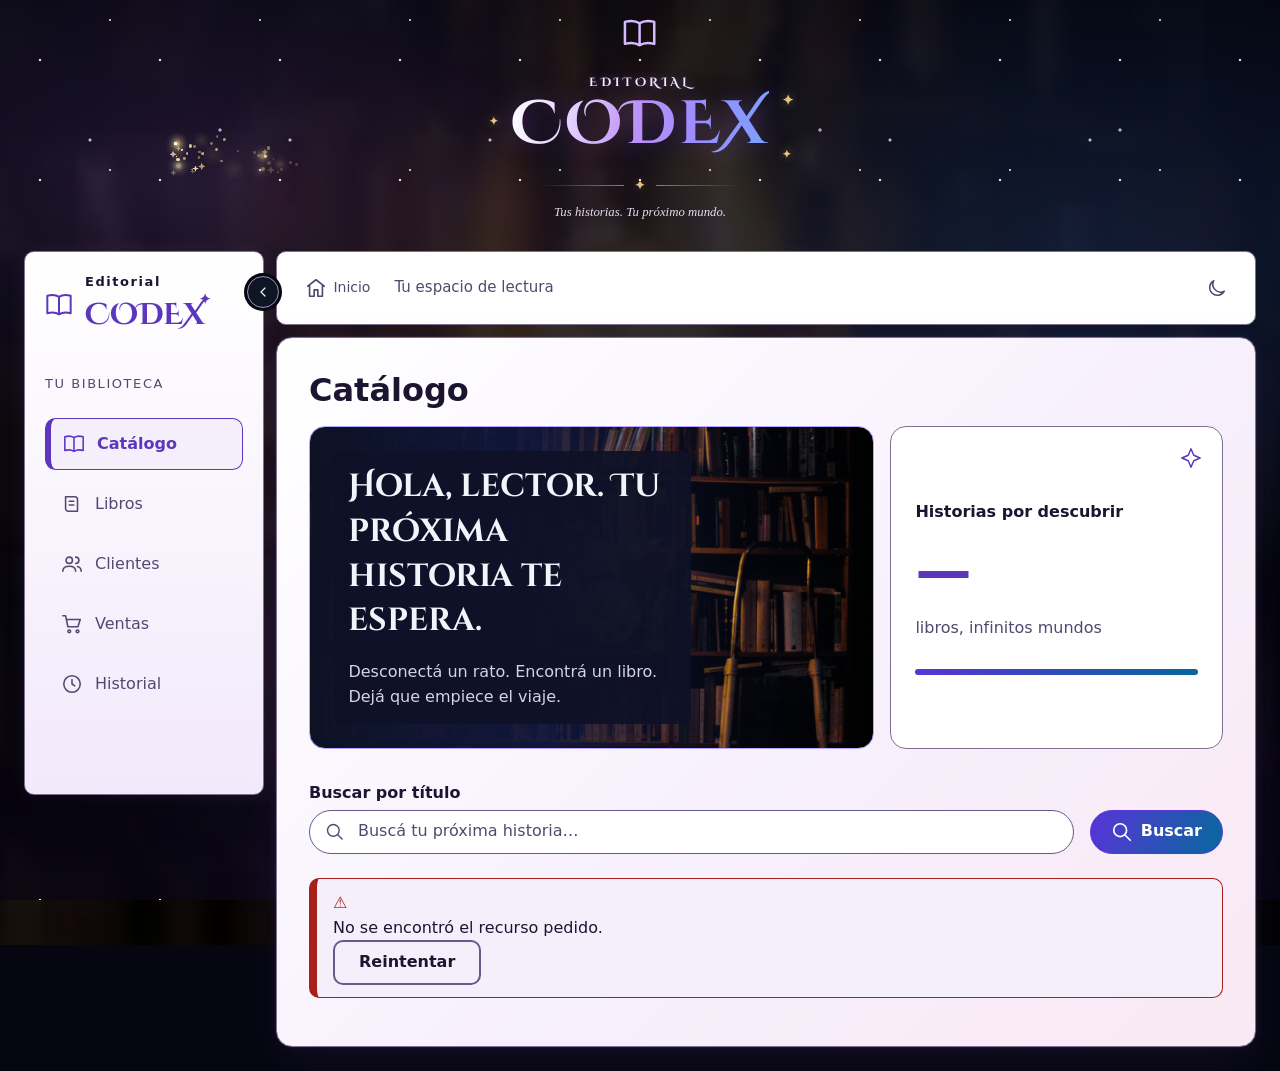
==== commit 6065cf65: "feat(CH-04): altas de libros y clientes conectadas a la API" ====
--- a/frontend/public/index.html
+++ b/frontend/public/index.html
@@ -7,12 +7,14 @@
   <link rel="icon" href="assets/img/favicon.svg" type="image/svg+xml">
   <link rel="stylesheet" href="css/styles.css">
   <link rel="stylesheet" href="css/catalogo.css">
+  <link rel="stylesheet" href="css/altas.css">
   <link rel="stylesheet" href="css/ventas.css">
   <script src="js/api.js"></script>
   <script src="js/destellos.js" defer></script>
   <script src="js/data.js" defer></script>
   <script src="js/storage.js" defer></script>
   <script src="js/app.js" defer></script>
+  <script src="js/altas.js" defer></script>
   <script src="js/sinopsis.js" defer></script>
   <script src="js/titulo-magico.js" defer></script>
   <script src="js/catalogo.js" defer></script>
@@ -183,59 +185,87 @@
         <section id="libros" class="vista" aria-labelledby="titulo-libros">
           <h2 id="titulo-libros" class="vista__titulo" tabindex="-1">Libros</h2>
 
+          <div id="libro-errores" class="mensaje mensaje--error" role="alert" hidden></div>
+          <p id="libro-mensaje" class="mensaje mensaje--exito" role="status" hidden></p>
+
           <form id="form-libro" class="formulario formulario--registro" novalidate>
-            <div class="formulario__cabecera"><h3 class="formulario__titulo">Registrar libro</h3><p class="formulario__ayuda">Completá los datos del libro y elegí sus autores.</p></div>
-            <div class="formulario__campo">
-              <label class="formulario__etiqueta" for="libro-titulo">Título</label>
-              <input class="formulario__control" type="text" id="libro-titulo" name="titulo">
-            </div>
-            <div class="formulario__campo">
-              <label class="formulario__etiqueta" for="libro-isbn">ISBN</label>
-              <input class="formulario__control" type="text" id="libro-isbn" name="isbn">
-            </div>
-            <div class="formulario__campo">
-              <label class="formulario__etiqueta" for="libro-precio">Precio (ARS)</label>
-              <input class="formulario__control" type="number" id="libro-precio" name="precio" step="0.01" inputmode="decimal">
-            </div>
-            <div class="formulario__campo">
-              <label class="formulario__etiqueta" for="libro-editorial">Editorial</label>
-              <select class="formulario__control" id="libro-editorial" name="editorialId">
-                <option value="ed-1">Ediciones del Faro</option>
-                <option value="ed-2">Prisma Editorial</option>
+            <div class="formulario__cabecera">
+              <h3 class="formulario__titulo">Registrar libro</h3>
+              <p class="formulario__ayuda">Completá los datos del libro y elegí sus autores.</p>
+            </div>
+
+            <div class="formulario__campo">
+              <label class="formulario__etiqueta" for="libro-titulo">Título <span class="formulario__requerido" aria-hidden="true">*</span></label>
+              <input class="formulario__control" type="text" id="libro-titulo" name="titulo" autocomplete="off" required>
+              <span class="formulario__error-campo" id="error-libro-titulo" aria-live="polite"></span>
+            </div>
+
+            <div class="formulario__campo">
+              <label class="formulario__etiqueta" for="libro-isbn">ISBN <span class="formulario__requerido" aria-hidden="true">*</span></label>
+              <input class="formulario__control" type="text" id="libro-isbn" name="isbn" placeholder="978-..." autocomplete="off" required>
+              <span class="formulario__error-campo" id="error-libro-isbn" aria-live="polite"></span>
+            </div>
+
+            <div class="formulario__campo">
+              <label class="formulario__etiqueta" for="libro-precio">Precio (ARS) <span class="formulario__requerido" aria-hidden="true">*</span></label>
+              <input class="formulario__control" type="number" id="libro-precio" name="precio" step="0.01" min="0.01" inputmode="decimal" required>
+              <span class="formulario__error-campo" id="error-libro-precio" aria-live="polite"></span>
+            </div>
+
+            <div class="formulario__campo">
+              <label class="formulario__etiqueta" for="libro-stock">Stock <span class="formulario__requerido" aria-hidden="true">*</span></label>
+              <input class="formulario__control" type="number" id="libro-stock" name="stock" step="1" min="0" value="0" inputmode="numeric" required>
+              <span class="formulario__error-campo" id="error-libro-stock" aria-live="polite"></span>
+            </div>
+
+            <div class="formulario__campo">
+              <label class="formulario__etiqueta" for="libro-editorial">Editorial <span class="formulario__requerido" aria-hidden="true">*</span></label>
+              <select class="formulario__control" id="libro-editorial" name="editorialId" required>
+                <option value="">Cargando editoriales…</option>
               </select>
-            </div>
+              <span class="formulario__error-campo" id="error-libro-editorial" aria-live="polite"></span>
+            </div>
+
             <div class="formulario__campo">
               <label class="formulario__etiqueta" for="libro-genero">Género</label>
               <select class="formulario__control" id="libro-genero" name="generoId">
                 <option value="">Sin clasificar</option>
-                <option value="ge-1">Novela</option>
-                <option value="ge-2">Ciencia ficción</option>
               </select>
-            </div>
+              <span class="formulario__error-campo" id="error-libro-genero" aria-live="polite"></span>
+            </div>
+
             <fieldset id="libro-autores" class="formulario__grupo">
-              <legend class="formulario__leyenda">Autores</legend>
-              <div class="formulario__opcion">
-                <input type="checkbox" id="libro-autor-1" name="autorIds" value="au-1">
-                <label for="libro-autor-1">Lucía Ferreyra</label>
+              <legend class="formulario__leyenda">Autores <span class="formulario__requerido" aria-hidden="true">*</span></legend>
+              <p class="formulario__ayuda">Seleccioná al menos un autor con su rol correspondiente.</p>
+              <div class="altas-autor-fila">
+                <div class="formulario__campo altas-autor-select-campo">
+                  <label class="formulario__etiqueta" for="libro-autor-select">Autor</label>
+                  <select class="formulario__control" id="libro-autor-select">
+                    <option value="">Cargando autores…</option>
+                  </select>
+                </div>
+                <div class="formulario__campo altas-autor-rol-campo">
+                  <label class="formulario__etiqueta" for="libro-autor-rol">Rol</label>
+                  <select class="formulario__control" id="libro-autor-rol">
+                    <option value="autor">Autor</option>
+                    <option value="coautor">Coautor</option>
+                    <option value="traductor">Traductor</option>
+                    <option value="ilustrador">Ilustrador</option>
+                  </select>
+                </div>
+                <div class="altas-autor-boton-campo">
+                  <button class="boton boton--secundario" type="button" id="libro-agregar-autor">Agregar autor</button>
+                </div>
               </div>
-              <div class="formulario__opcion">
-                <input type="checkbox" id="libro-autor-2" name="autorIds" value="au-2">
-                <label for="libro-autor-2">Tomás Aguirre</label>
-              </div>
-              <div class="formulario__opcion">
-                <input type="checkbox" id="libro-autor-3" name="autorIds" value="au-3">
-                <label for="libro-autor-3">Inés Montoya</label>
-              </div>
+              <ul id="libro-autores-lista" class="altas-autores-lista" aria-label="Autores seleccionados"></ul>
+              <p id="libro-autores-vacio" class="altas-autores-vacio">No hay autores seleccionados todavía.</p>
+              <span class="formulario__error-campo" id="error-libro-autores" aria-live="polite"></span>
             </fieldset>
+
             <div class="formulario__acciones">
-              <button class="boton boton--primario" type="submit">Guardar libro</button>
+              <button class="boton boton--primario" id="btn-guardar-libro" type="submit">Guardar libro</button>
             </div>
           </form>
-
-          <div id="libro-errores" class="mensaje mensaje--error" role="alert" hidden>
-            <p>Error: el título es obligatorio.</p>
-          </div>
-          <p id="libro-mensaje" class="mensaje mensaje--exito" role="status" hidden>Libro guardado correctamente.</p>
 
           <section class="tabla-contenedor" tabindex="0" aria-label="Tabla de libros cargados">
             <table class="tabla">
@@ -246,12 +276,11 @@
                   <th scope="col">ISBN</th>
                   <th scope="col">Editorial</th>
                   <th scope="col">Género</th>
-                  <th scope="col">Autores</th>
+                  <th scope="col">Stock</th>
                   <th scope="col">Precio</th>
                 </tr>
               </thead>
               <tbody id="libros-tabla">
-                <!-- Las filas se renderizan desde el array `libros` (C-04) -->
               </tbody>
             </table>
           </section>
@@ -262,25 +291,31 @@
         <section id="clientes" class="vista" aria-labelledby="titulo-clientes">
           <h2 id="titulo-clientes" class="vista__titulo" tabindex="-1">Clientes</h2>
 
+          <div id="cliente-errores" class="mensaje mensaje--error" role="alert" hidden></div>
+          <p id="cliente-mensaje" class="mensaje mensaje--exito" role="status" hidden></p>
+
           <form id="form-cliente" class="formulario formulario--registro" novalidate>
-            <div class="formulario__cabecera"><h3 class="formulario__titulo">Registrar cliente</h3><p class="formulario__ayuda">Completá el nombre y el correo electrónico del cliente.</p></div>
-            <div class="formulario__campo">
-              <label class="formulario__etiqueta" for="cliente-nombre">Nombre completo</label>
-              <input class="formulario__control" type="text" id="cliente-nombre" name="nombreCompleto">
-            </div>
-            <div class="formulario__campo">
-              <label class="formulario__etiqueta" for="cliente-email">Email</label>
-              <input class="formulario__control" type="email" id="cliente-email" name="email">
-            </div>
+            <div class="formulario__cabecera">
+              <h3 class="formulario__titulo">Registrar cliente</h3>
+              <p class="formulario__ayuda">Completá el nombre y el correo electrónico del cliente.</p>
+            </div>
+
+            <div class="formulario__campo">
+              <label class="formulario__etiqueta" for="cliente-nombre">Nombre completo <span class="formulario__requerido" aria-hidden="true">*</span></label>
+              <input class="formulario__control" type="text" id="cliente-nombre" name="nombreCompleto" autocomplete="off" required>
+              <span class="formulario__error-campo" id="error-cliente-nombre" aria-live="polite"></span>
+            </div>
+
+            <div class="formulario__campo">
+              <label class="formulario__etiqueta" for="cliente-email">Email <span class="formulario__requerido" aria-hidden="true">*</span></label>
+              <input class="formulario__control" type="email" id="cliente-email" name="email" autocomplete="off" required>
+              <span class="formulario__error-campo" id="error-cliente-email" aria-live="polite"></span>
+            </div>
+
             <div class="formulario__acciones">
-              <button class="boton boton--primario" type="submit">Guardar cliente</button>
+              <button class="boton boton--primario" id="btn-guardar-cliente" type="submit">Guardar cliente</button>
             </div>
           </form>
-
-          <div id="cliente-errores" class="mensaje mensaje--error" role="alert" hidden>
-            <p>Error: el email no tiene un formato válido.</p>
-          </div>
-          <p id="cliente-mensaje" class="mensaje mensaje--exito" role="status" hidden>Cliente guardado correctamente.</p>
 
           <section class="tabla-contenedor" tabindex="0" aria-label="Tabla de clientes cargados">
             <table class="tabla">
@@ -292,7 +327,6 @@
                 </tr>
               </thead>
               <tbody id="clientes-tabla">
-                <!-- Las filas se renderizan desde el array `clientes` (C-04) -->
               </tbody>
             </table>
           </section>
--- a/frontend/public/css/styles.css
+++ b/frontend/public/css/styles.css
@@ -218,14 +218,17 @@
    (va dentro del mismo filtro) hace que la luz de las estrellas se lea como un
    resplandor dorado. Es solo atmósfera: la galaxia va encima y manda. Es fija
    (inset: 0), así que no genera scroll horizontal, y no se anima. */
+/* Rendimiento: la foto ya viene desenfocada y oscurecida (160 px, < 20 KB); al
+   estirarse con cover se ve igual, sin filter en vivo. El tinte cálido lleva el
+   color a la mitad (equivalente al brightness(0.5) que antes lo afectaba). */
 html::before {
   inset: 0;
   z-index: -4;
   background:
-    radial-gradient(ellipse 70% 60% at 50% 45%, rgba(255, 176, 96, 0.22), transparent 75%),
-    url("../assets/img/banner-biblioteca.jpg") center / cover no-repeat;
-  filter: blur(12px) brightness(0.5);
-  transform: scale(1.1);
+    radial-gradient(ellipse 70% 60% at 50% 45%, rgba(128, 88, 48, 0.22), transparent 75%),
+    url("../assets/img/banner-biblioteca-fondo.webp") center / cover no-repeat;
+  transform: scale(1.1) translateZ(0);
+  will-change: transform;
 }
 
 /* El velo galáctico (opacity 0.65) deja adivinar la biblioteca detrás. Paleta
@@ -234,6 +237,8 @@
   inset: 0;
   z-index: -3;
   opacity: 0.65;
+  transform: translateZ(0);
+  will-change: transform;
   background:
     radial-gradient(ellipse 55% 45% at 15% 20%, rgba(112, 66, 160, 0.36), transparent 70%),
     radial-gradient(ellipse 60% 50% at 85% 30%, rgba(48, 92, 180, 0.38), transparent 72%),
@@ -248,6 +253,8 @@
 body::after {
   inset: -600px 0 0 -600px;
   z-index: -2;
+  transform: translateZ(0);
+  will-change: transform;
   background-image:
     radial-gradient(circle at 40px 60px, rgba(255, 255, 255, 0.9) 0 1px, transparent 1.6px),
     radial-gradient(circle at 110px 20px, rgba(255, 255, 255, 0.7) 0 1px, transparent 1.6px),
@@ -1036,6 +1043,7 @@
   aspect-ratio: 2 / 3;
   overflow: hidden;
   border-radius: var(--radio-s);
+  background-color: #0e1623; /* reserva oscura (tono de la tarjeta) mientras decodifica */
 }
 
 .tarjeta__portada-imagen {
--- a/frontend/public/css/catalogo.css
+++ b/frontend/public/css/catalogo.css
@@ -233,8 +233,8 @@
 }
 
 .modal-libro::backdrop {
-  background: rgba(0, 0, 0, 0.6);
-  backdrop-filter: blur(2px);
+  /* Sin backdrop-filter: velo violeta muy oscuro, algo más opaco, mismo fundido. */
+  background: rgba(10, 8, 30, 0.78);
   animation: libro-backdrop 300ms ease both;
 }
 
@@ -269,7 +269,7 @@
 }
 
 .modal-libro--entrando .libro-entrada {
-  animation: libro-entrada 600ms cubic-bezier(.2, .7, .2, 1) both;
+  animation: libro-entrada 350ms cubic-bezier(.2, .7, .2, 1) both;
 }
 
 .libro-tomo {
@@ -277,7 +277,7 @@
   inset: 0;
   transform-style: preserve-3d;
   transform: translateX(-140px) rotateX(12deg);
-  transition: transform 1100ms cubic-bezier(.2, .7, .2, 1);
+  transition: transform 700ms cubic-bezier(.2, .7, .2, 1);
 }
 
 .modal-libro--abriendo .libro-tomo {
@@ -294,7 +294,7 @@
   background: var(--libro-papel);
   border-radius: 1px 3px 3px 1px;
   transform-style: preserve-3d;
-  transition: left 1100ms cubic-bezier(.2, .7, .2, 1), width 1100ms cubic-bezier(.2, .7, .2, 1);
+  transition: left 700ms cubic-bezier(.2, .7, .2, 1), width 700ms cubic-bezier(.2, .7, .2, 1);
   box-shadow:
     1px 1px 0 #efe4cb, 2px 2px 0 #d6c7a4,
     3px 3px 0 #efe4cb, 4px 4px 0 #d6c7a4,
@@ -371,7 +371,7 @@
   transform-style: preserve-3d;
   transform-origin: left center;
   transform: rotateY(0deg);
-  transition: transform 1100ms cubic-bezier(.2, .7, .2, 1);
+  transition: transform 700ms cubic-bezier(.2, .7, .2, 1);
 }
 
 .modal-libro--abriendo .libro-tapa {
@@ -383,7 +383,19 @@
 .modal-libro--cerrando-tapa .libro-paginas,
 .modal-libro--cerrando-tapa .libro-paginas::after,
 .modal-libro--cerrando-tapa .libro-pagina--izq {
-  transition-duration: 600ms;
+  transition-duration: 400ms;
+}
+
+/* Salto directo al estado final si se interactúa durante la apertura */
+.modal-libro--saltando .libro-entrada,
+.modal-libro--saltando .libro-tomo,
+.modal-libro--saltando .libro-tapa,
+.modal-libro--saltando .libro-paginas,
+.modal-libro--saltando .libro-paginas::after,
+.modal-libro--saltando .libro-pagina--izq,
+.modal-libro--saltando .libro-tarjeta {
+  transition: none !important;
+  animation: none !important;
 }
 
 .libro-tapa__cara {
@@ -445,7 +457,7 @@
   transform-origin: center bottom;
   opacity: 0;
   transform: translate(-50%, -50%) scale(0.4) translateY(40px);
-  transition: opacity 800ms ease, transform 800ms cubic-bezier(.25, 1.3, .4, 1);
+  transition: opacity 500ms ease, transform 500ms cubic-bezier(.25, 1.3, .4, 1);
 }
 
 .modal-libro--abierto .libro-tarjeta {
@@ -454,7 +466,7 @@
 }
 
 .modal-libro--cerrando .libro-tarjeta {
-  transition-duration: 300ms;
+  transition-duration: 200ms;
   opacity: 0;
   transform: translate(-50%, -50%) scale(0.4) translateY(40px);
 }
--- a/frontend/public/css/altas.css
+++ b/frontend/public/css/altas.css
@@ -0,0 +1,171 @@
+/* ==========================================================================
+   Estilos específicos de las vistas de Altas de Libros y Clientes (CH-04)
+   Extiende css/styles.css respetando sus tokens y estética de pergamino.
+   ========================================================================== */
+
+/* Indicador de campo requerido */
+.formulario__requerido {
+  color: var(--color-error);
+  font-weight: bold;
+  margin-left: 0.2rem;
+}
+
+/* Mensajes de error específicos por campo */
+.formulario__error-campo {
+  display: block;
+  font-size: 0.8125rem;
+  color: var(--color-error);
+  margin-top: 0.25rem;
+  font-weight: 500;
+  line-height: 1.3;
+}
+
+.formulario__error-campo:empty {
+  display: none;
+}
+
+/* Controles con error / aria-invalid */
+.formulario__control--invalido,
+.formulario__control[aria-invalid="true"] {
+  border-color: var(--color-error) !important;
+  box-shadow: 0 0 0 1px var(--color-error) !important;
+}
+
+/* Fila interactiva para seleccionar autor y rol */
+.altas-autor-fila {
+  display: flex;
+  gap: 0.75rem;
+  align-items: flex-end;
+  flex-wrap: wrap;
+  margin-top: 0.5rem;
+  margin-bottom: 0.75rem;
+}
+
+.altas-autor-select-campo {
+  flex: 1 1 220px;
+  margin-bottom: 0 !important;
+}
+
+.altas-autor-rol-campo {
+  flex: 0 1 140px;
+  margin-bottom: 0 !important;
+}
+
+.altas-autor-boton-campo {
+  flex: 0 0 auto;
+  margin-bottom: 0.125rem;
+}
+
+/* Lista de autores agregados al libro */
+.altas-autores-lista {
+  list-style: none;
+  padding: 0;
+  margin: 0.5rem 0;
+  display: flex;
+  flex-direction: column;
+  gap: 0.5rem;
+}
+
+.altas-autores-lista:empty {
+  display: none;
+}
+
+.altas-autor-item {
+  display: flex;
+  align-items: center;
+  justify-content: space-between;
+  padding: 0.5rem 0.75rem;
+  background: var(--degrade-tabla, var(--color-surface-2));
+  border: 1px solid var(--color-borde);
+  border-radius: var(--radio-s);
+  font-size: 0.875rem;
+  gap: 0.5rem;
+}
+
+.altas-autor-item__info {
+  display: flex;
+  align-items: center;
+  gap: 0.625rem;
+  flex-wrap: wrap;
+}
+
+.altas-autor-item__nombre {
+  font-weight: 600;
+  color: var(--color-text);
+}
+
+.altas-autor-item__badge {
+  display: inline-block;
+  font-size: 0.75rem;
+  padding: 0.125rem 0.5rem;
+  border-radius: 9999px;
+  background: rgba(182, 166, 255, 0.15);
+  color: var(--color-accent);
+  font-weight: 500;
+  text-transform: capitalize;
+}
+
+.altas-autor-item__orden {
+  font-size: 0.75rem;
+  color: var(--color-text-suave);
+}
+
+.altas-autor-item__quitar {
+  background: none;
+  border: none;
+  color: var(--color-error);
+  cursor: pointer;
+  padding: 0.25rem 0.5rem;
+  font-size: 0.8125rem;
+  font-weight: 600;
+  text-decoration: underline;
+  border-radius: var(--radio-s);
+}
+
+.altas-autor-item__quitar:hover,
+.altas-autor-item__quitar:focus-visible {
+  background: rgba(255, 155, 155, 0.15);
+}
+
+.altas-autores-vacio {
+  font-size: 0.875rem;
+  color: var(--color-text-suave);
+  font-style: italic;
+  margin: 0.375rem 0;
+}
+
+/* Estado visual durante el envío */
+button[aria-busy="true"] {
+  opacity: 0.7;
+  cursor: wait;
+}
+
+/* Adaptación responsive para celulares */
+@media (max-width: 640px) {
+  .altas-autor-fila {
+    flex-direction: column;
+    align-items: stretch;
+    gap: 0.5rem;
+  }
+
+  .altas-autor-select-campo,
+  .altas-autor-rol-campo,
+  .altas-autor-boton-campo {
+    flex: 1 1 100%;
+    width: 100%;
+  }
+
+  .altas-autor-boton-campo button {
+    width: 100%;
+  }
+
+  .altas-autor-item {
+    flex-direction: column;
+    align-items: flex-start;
+  }
+
+  .altas-autor-item__quitar {
+    align-self: flex-end;
+    margin-top: 0.25rem;
+  }
+}
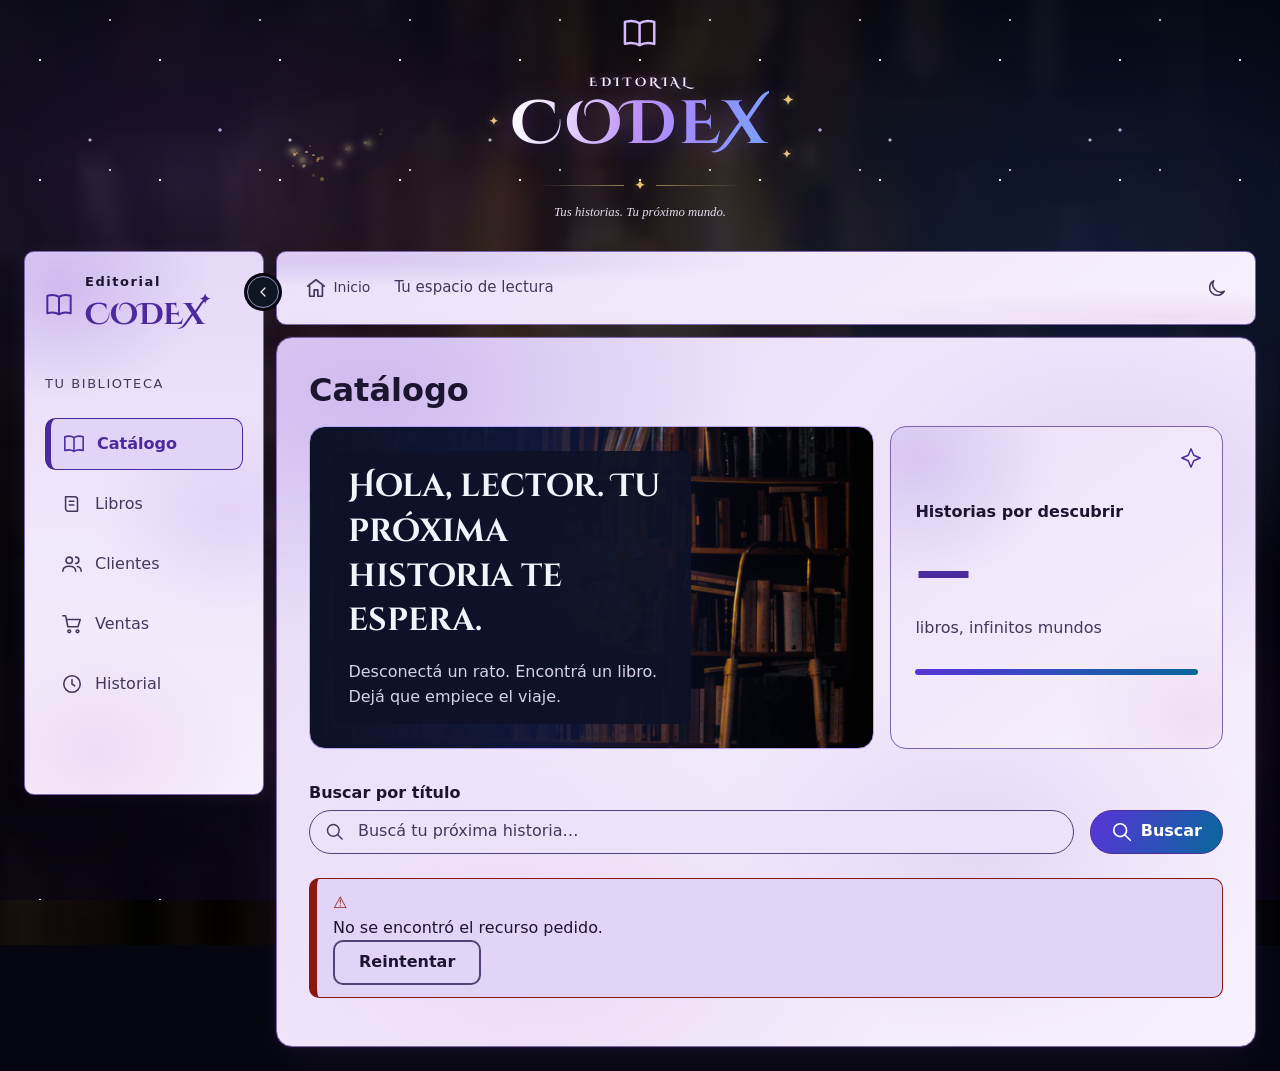
==== commit e3d54a70: "fix(front): versión en CSS y JS para que el navegador no use copias viejas" ====
--- a/frontend/public/index.html
+++ b/frontend/public/index.html
@@ -5,20 +5,20 @@
   <meta name="viewport" content="width=device-width, initial-scale=1">
   <title>Editorial Codex</title>
   <link rel="icon" href="assets/img/favicon.svg" type="image/svg+xml">
-  <link rel="stylesheet" href="css/styles.css">
-  <link rel="stylesheet" href="css/catalogo.css">
-  <link rel="stylesheet" href="css/altas.css">
-  <link rel="stylesheet" href="css/ventas.css">
-  <script src="js/api.js"></script>
-  <script src="js/destellos.js" defer></script>
-  <script src="js/data.js" defer></script>
-  <script src="js/storage.js" defer></script>
-  <script src="js/app.js" defer></script>
-  <script src="js/altas.js" defer></script>
-  <script src="js/sinopsis.js" defer></script>
-  <script src="js/titulo-magico.js" defer></script>
-  <script src="js/catalogo.js" defer></script>
-  <script src="js/ventas.js" defer></script>
+  <link rel="stylesheet" href="css/styles.css?v=20261113">
+  <link rel="stylesheet" href="css/catalogo.css?v=20261113">
+  <link rel="stylesheet" href="css/altas.css?v=20261113">
+  <link rel="stylesheet" href="css/ventas.css?v=20261113">
+  <script src="js/api.js?v=20261113"></script>
+  <script src="js/destellos.js?v=20261113" defer></script>
+  <script src="js/data.js?v=20261113" defer></script>
+  <script src="js/storage.js?v=20261113" defer></script>
+  <script src="js/app.js?v=20261113" defer></script>
+  <script src="js/altas.js?v=20261113" defer></script>
+  <script src="js/sinopsis.js?v=20261113" defer></script>
+  <script src="js/titulo-magico.js?v=20261113" defer></script>
+  <script src="js/catalogo.js?v=20261113" defer></script>
+  <script src="js/ventas.js?v=20261113" defer></script>
 </head>
 <body>
   <a class="salto" href="#contenido">Saltar al contenido</a>
--- a/frontend/public/css/styles.css
+++ b/frontend/public/css/styles.css
@@ -75,24 +75,42 @@
 :root[data-tema="claro"] {
   color-scheme: light;
 
-  --color-surface: #ffffff;
-  --color-surface-2: #f5effc;
-  --color-borde: #bfa5de;
-  --color-linea: #dccff0;
-  --color-borde-campo: #66598c;
+  --color-surface: #ece2f9;
+  --color-surface-2: #e2d4f6;
+  --color-borde: #9479c4;
+  --color-linea: #b49fdb;
+  --color-borde-campo: #4f4475;
   --color-text: #1c1530;
-  --color-text-suave: #54486f;
-  --color-accent: #5c37bd;
+  --color-text-suave: #43385c;
+  --color-accent: #4a2a9c;
   --color-sobre-accent: #ffffff;
-  --color-acento-rosa: #8a3d84;
-  --color-error: #a8201a;
-  --color-exito: #17663a;
+  --color-acento-rosa: #6e2f69;
+  --color-error: #8a1712;
+  --color-exito: #0f5530;
   --color-foco: #1b4fd8;
 
-  --degrade-superficie: linear-gradient(135deg, #ffffff 0%, #f7f0fd 55%, #f9e9f4 100%);
-  --degrade-sidebar: linear-gradient(180deg, #ffffff 0%, #f2e9fb 60%, #f7e4f1 100%);
-  --degrade-tarjeta: linear-gradient(145deg, #ffffff 0%, #f3ebfc 60%, #f6e3f0 100%);
-  --degrade-tabla: linear-gradient(145deg, #ffffff 0%, #f4ecfb 60%, #f5e3f0 100%);
+  /* Lila pastel tipo nube de acuarela en lugar de blanco: varias manchas suaves
+     (radial-gradient) sobre un degradé claro, así no es un solo tono parejo.
+     Contraste medido contra la mancha más oscura (~#cbb6ec). */
+  --degrade-superficie:
+    radial-gradient(ellipse 55% 50% at 10% 8%, rgba(182, 154, 228, 0.5), transparent 70%),
+    radial-gradient(ellipse 45% 40% at 88% 22%, rgba(214, 192, 244, 0.55), transparent 70%),
+    radial-gradient(ellipse 50% 45% at 28% 88%, rgba(236, 212, 242, 0.7), transparent 70%),
+    radial-gradient(ellipse 40% 38% at 72% 72%, rgba(200, 178, 238, 0.35), transparent 70%),
+    linear-gradient(135deg, #e6daf8 0%, #f0e8fb 50%, #f7f1fd 100%);
+  --degrade-sidebar:
+    radial-gradient(ellipse 90% 30% at 15% 6%, rgba(182, 154, 228, 0.5), transparent 70%),
+    radial-gradient(ellipse 80% 28% at 85% 48%, rgba(214, 192, 244, 0.5), transparent 70%),
+    radial-gradient(ellipse 90% 30% at 30% 92%, rgba(236, 212, 242, 0.7), transparent 70%),
+    linear-gradient(180deg, #e6daf8 0%, #f0e8fb 55%, #f6effc 100%);
+  --degrade-tarjeta:
+    radial-gradient(ellipse 60% 55% at 8% 10%, rgba(190, 164, 232, 0.45), transparent 70%),
+    radial-gradient(ellipse 55% 50% at 92% 90%, rgba(236, 212, 242, 0.65), transparent 70%),
+    linear-gradient(145deg, #ebe1f9 0%, #f2eafc 55%, #f7f1fd 100%);
+  --degrade-tabla:
+    radial-gradient(ellipse 60% 55% at 8% 10%, rgba(190, 164, 232, 0.45), transparent 70%),
+    radial-gradient(ellipse 55% 50% at 92% 90%, rgba(236, 212, 242, 0.65), transparent 70%),
+    linear-gradient(145deg, #ebe1f9 0%, #f2eafc 55%, #f7f1fd 100%);
 
   --sombra-brillo: 0 0 0 1px rgba(120, 90, 180, 0.08), 0 0 14px rgba(120, 90, 180, 0.08), 0 14px 40px rgba(90, 60, 150, 0.14);
   --sombra-brillo-suave: 0 0 8px rgba(120, 90, 180, 0.08), 0 6px 18px rgba(90, 60, 150, 0.1);
@@ -1379,19 +1397,35 @@
 }
 
 :root[data-tema="claro"] {
-  --color-surface: #ffffff;
-  --color-surface-2: #f5effc;
-  --color-borde: #80708f;
-  --color-linea: #80708f;
-  --color-borde-campo: #66598c;
+  --color-surface: #ece2f9;
+  --color-surface-2: #e2d4f6;
+  --color-borde: #7d64ad;
+  --color-linea: #7d64ad;
+  --color-borde-campo: #4f4475;
   --color-text: #1c1530;
-  --color-text-suave: #54486f;
-  --color-accent: #5c37bd;
-  --degrade-sidebar: linear-gradient(180deg, #ffffff, #f2e9fb);
-  --degrade-tarjeta: linear-gradient(145deg, #ffffff, #f6e3f0);
-  --degrade-tabla: linear-gradient(145deg, #ffffff, #f5e3f0);
-  --color-borde-boton: #5934d8;
+  --color-text-suave: #43385c;
+  --color-accent: #4a2a9c;
+  --degrade-sidebar:
+    radial-gradient(ellipse 90% 30% at 15% 6%, rgba(182, 154, 228, 0.5), transparent 70%),
+    radial-gradient(ellipse 80% 28% at 85% 48%, rgba(214, 192, 244, 0.5), transparent 70%),
+    radial-gradient(ellipse 90% 30% at 30% 92%, rgba(236, 212, 242, 0.7), transparent 70%),
+    linear-gradient(180deg, #e6daf8 0%, #f0e8fb 55%, #f6effc 100%);
+  --degrade-tarjeta:
+    radial-gradient(ellipse 60% 55% at 8% 10%, rgba(190, 164, 232, 0.45), transparent 70%),
+    radial-gradient(ellipse 55% 50% at 92% 90%, rgba(236, 212, 242, 0.65), transparent 70%),
+    linear-gradient(145deg, #ebe1f9 0%, #f2eafc 55%, #f7f1fd 100%);
+  --degrade-tabla:
+    radial-gradient(ellipse 60% 55% at 8% 10%, rgba(190, 164, 232, 0.45), transparent 70%),
+    radial-gradient(ellipse 55% 50% at 92% 90%, rgba(236, 212, 242, 0.65), transparent 70%),
+    linear-gradient(145deg, #ebe1f9 0%, #f2eafc 55%, #f7f1fd 100%);
+  --color-borde-boton: #4a2a9c;
   --sombra-brillo-suave: 0 6px 20px #6e3caa18;
+}
+
+/* Tema claro: la barra de arriba y la tarjeta del contador también llevan la nube lila. */
+:root[data-tema="claro"] .barra,
+:root[data-tema="claro"] .bienvenida__resumen {
+  background: var(--degrade-tarjeta);
 }
 
 .marca {
--- a/frontend/public/css/ventas.css
+++ b/frontend/public/css/ventas.css
@@ -16,6 +16,40 @@
   font-size: 0.9375rem;
   color: var(--color-text-suave);
   font-weight: 500;
+}
+
+/* Anterior / Siguiente (catálogo e historial): solo texto, sin recuadro, como el
+   enlace "Inicio" de la barra. nowrap evita que la palabra se corte en el celular. */
+.paginacion .boton.boton--secundario {
+  min-height: 2.75rem;
+  padding: 0.5rem 0.75rem;
+  border: 0;
+  background: transparent;
+  box-shadow: none;
+  color: var(--color-accent);
+  font-weight: 600;
+  white-space: nowrap;
+}
+
+.paginacion .boton.boton--secundario:hover:not(:disabled) {
+  background: transparent;
+  color: var(--color-text);
+}
+
+.paginacion .boton.boton--secundario:disabled {
+  color: var(--color-text-suave);
+  opacity: 0.6;
+  cursor: default;
+  text-decoration: none;
+}
+
+.paginacion .boton.boton--secundario:focus-visible {
+  outline: 3px solid var(--color-foco);
+  outline-offset: 2px;
+}
+
+.paginacion__info {
+  text-align: center;
 }
 
 /* Indicador de importes estimados en el borrador */
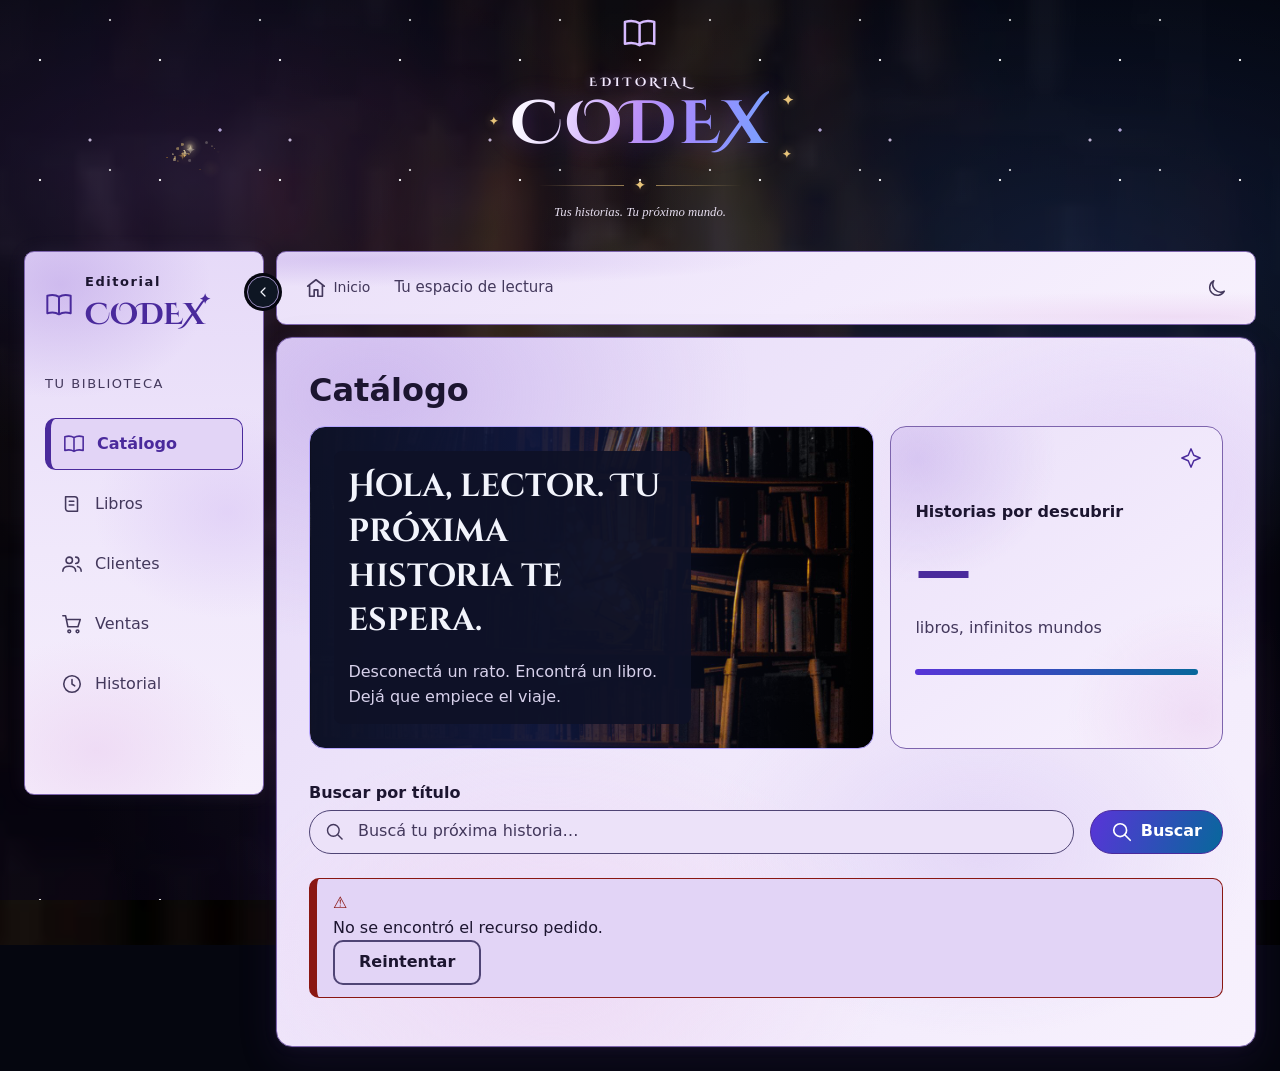
==== commit 1da35801: "docs(CH-06): deja editorial-codex como URL pública principal El dominio anterior sigue documentado p" ====
--- a/frontend/public/index.html
+++ b/frontend/public/index.html
@@ -4,6 +4,11 @@
   <meta charset="UTF-8">
   <meta name="viewport" content="width=device-width, initial-scale=1">
   <title>Editorial Codex</title>
+  <meta name="description" content="Librería online de Editorial Codex: catálogo, altas y ventas.">
+  <meta property="og:title" content="Editorial Codex">
+  <meta property="og:description" content="Tu próxima historia te espera.">
+  <meta property="og:url" content="https://editorial-codex.a2qkmo.easypanel.host/">
+  <meta property="og:image" content="https://editorial-codex.a2qkmo.easypanel.host/assets/img/banner-biblioteca.jpg">
   <link rel="icon" href="assets/img/favicon.svg" type="image/svg+xml">
   <link rel="stylesheet" href="css/styles.css?v=20261113">
   <link rel="stylesheet" href="css/catalogo.css?v=20261113">
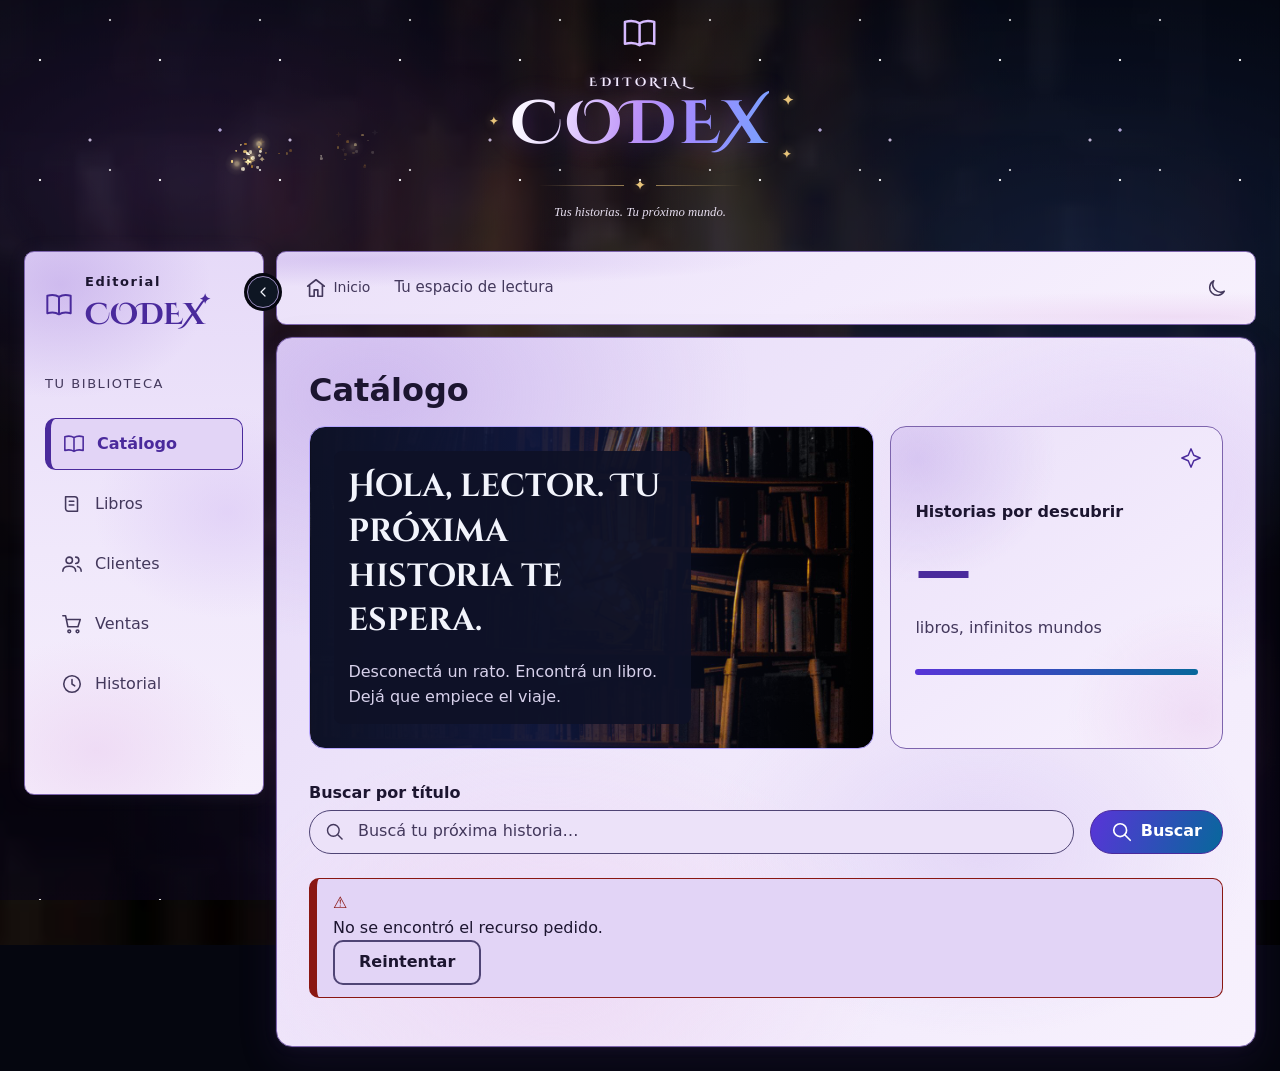
==== commit 442250f9: "docs: nueva URL pública editorial-codex y vista previa para compartir" ====
--- a/frontend/public/index.html
+++ b/frontend/public/index.html
@@ -4,9 +4,10 @@
   <meta charset="UTF-8">
   <meta name="viewport" content="width=device-width, initial-scale=1">
   <title>Editorial Codex</title>
-  <meta name="description" content="Librería online de Editorial Codex: catálogo, altas y ventas.">
+  <meta name="description" content="Librería online de Editorial Codex: catálogo, altas de libros y clientes, ventas e historial.">
+  <meta property="og:type" content="website">
   <meta property="og:title" content="Editorial Codex">
-  <meta property="og:description" content="Tu próxima historia te espera.">
+  <meta property="og:description" content="Tus historias. Tu próximo mundo.">
   <meta property="og:url" content="https://editorial-codex.a2qkmo.easypanel.host/">
   <meta property="og:image" content="https://editorial-codex.a2qkmo.easypanel.host/assets/img/banner-biblioteca.jpg">
   <link rel="icon" href="assets/img/favicon.svg" type="image/svg+xml">
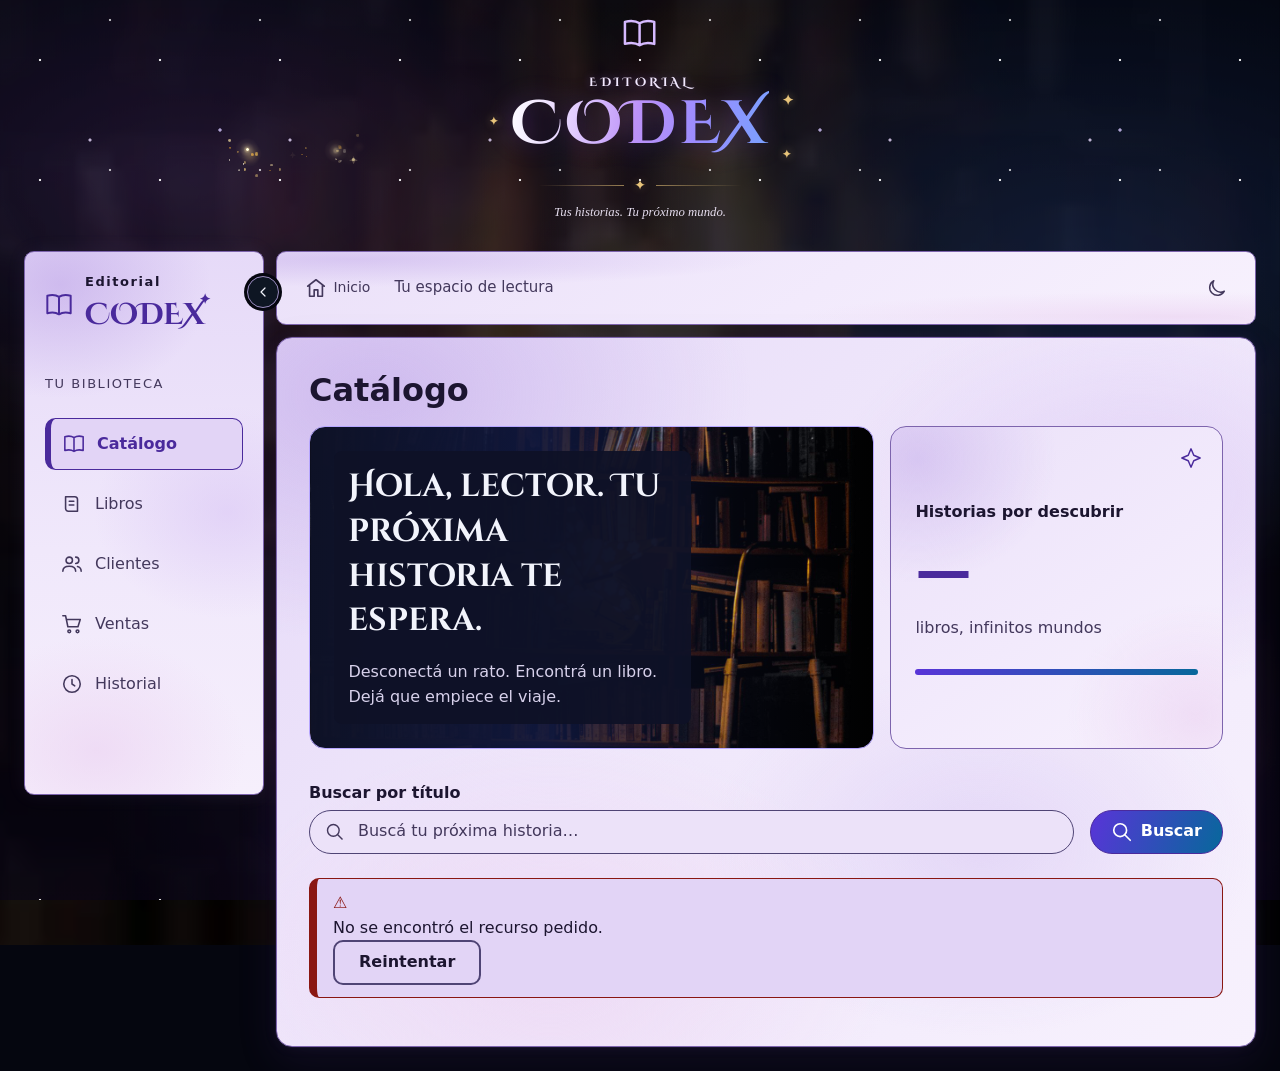
==== commit 22cd70bf: "feat(CH-06): deja libros, clientes y ventas solo en la API localStorage queda limitado al tema y a l" ====
--- a/frontend/public/index.html
+++ b/frontend/public/index.html
@@ -11,20 +11,20 @@
   <meta property="og:url" content="https://editorial-codex.a2qkmo.easypanel.host/">
   <meta property="og:image" content="https://editorial-codex.a2qkmo.easypanel.host/assets/img/banner-biblioteca.jpg">
   <link rel="icon" href="assets/img/favicon.svg" type="image/svg+xml">
-  <link rel="stylesheet" href="css/styles.css?v=20261113">
-  <link rel="stylesheet" href="css/catalogo.css?v=20261113">
-  <link rel="stylesheet" href="css/altas.css?v=20261113">
-  <link rel="stylesheet" href="css/ventas.css?v=20261113">
-  <script src="js/api.js?v=20261113"></script>
-  <script src="js/destellos.js?v=20261113" defer></script>
-  <script src="js/data.js?v=20261113" defer></script>
-  <script src="js/storage.js?v=20261113" defer></script>
-  <script src="js/app.js?v=20261113" defer></script>
-  <script src="js/altas.js?v=20261113" defer></script>
-  <script src="js/sinopsis.js?v=20261113" defer></script>
-  <script src="js/titulo-magico.js?v=20261113" defer></script>
-  <script src="js/catalogo.js?v=20261113" defer></script>
-  <script src="js/ventas.js?v=20261113" defer></script>
+  <link rel="stylesheet" href="css/styles.css?v=20261114">
+  <link rel="stylesheet" href="css/catalogo.css?v=20261114">
+  <link rel="stylesheet" href="css/altas.css?v=20261114">
+  <link rel="stylesheet" href="css/ventas.css?v=20261114">
+  <script src="js/api.js?v=20261114"></script>
+  <script src="js/destellos.js?v=20261114" defer></script>
+  <script src="js/data.js?v=20261114" defer></script>
+  <script src="js/storage.js?v=20261114" defer></script>
+  <script src="js/app.js?v=20261114" defer></script>
+  <script src="js/altas.js?v=20261114" defer></script>
+  <script src="js/sinopsis.js?v=20261114" defer></script>
+  <script src="js/titulo-magico.js?v=20261114" defer></script>
+  <script src="js/catalogo.js?v=20261114" defer></script>
+  <script src="js/ventas.js?v=20261114" defer></script>
 </head>
 <body>
   <a class="salto" href="#contenido">Saltar al contenido</a>
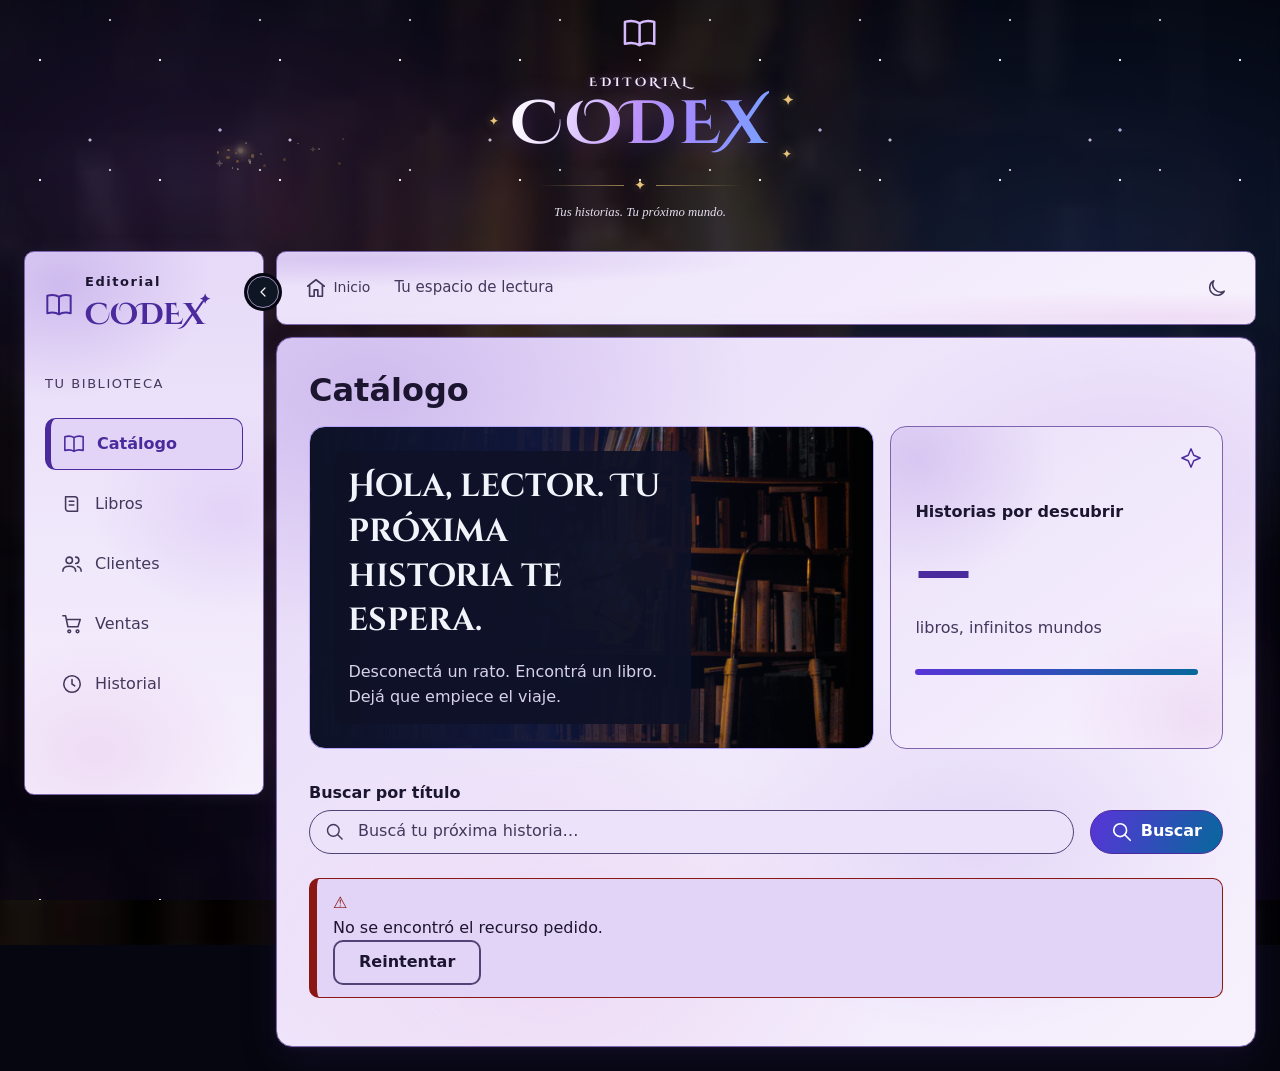
==== commit 79fcba13: "fix(catalogo): muestra el ISBN en cada tarjeta La consigna pide titulo, ISBN, precio, editorial y ge" ====
--- a/frontend/public/index.html
+++ b/frontend/public/index.html
@@ -11,20 +11,20 @@
   <meta property="og:url" content="https://editorial-codex.a2qkmo.easypanel.host/">
   <meta property="og:image" content="https://editorial-codex.a2qkmo.easypanel.host/assets/img/banner-biblioteca.jpg">
   <link rel="icon" href="assets/img/favicon.svg" type="image/svg+xml">
-  <link rel="stylesheet" href="css/styles.css?v=20261114">
-  <link rel="stylesheet" href="css/catalogo.css?v=20261114">
-  <link rel="stylesheet" href="css/altas.css?v=20261114">
-  <link rel="stylesheet" href="css/ventas.css?v=20261114">
-  <script src="js/api.js?v=20261114"></script>
-  <script src="js/destellos.js?v=20261114" defer></script>
-  <script src="js/data.js?v=20261114" defer></script>
-  <script src="js/storage.js?v=20261114" defer></script>
-  <script src="js/app.js?v=20261114" defer></script>
-  <script src="js/altas.js?v=20261114" defer></script>
-  <script src="js/sinopsis.js?v=20261114" defer></script>
-  <script src="js/titulo-magico.js?v=20261114" defer></script>
-  <script src="js/catalogo.js?v=20261114" defer></script>
-  <script src="js/ventas.js?v=20261114" defer></script>
+  <link rel="stylesheet" href="css/styles.css?v=20261115">
+  <link rel="stylesheet" href="css/catalogo.css?v=20261115">
+  <link rel="stylesheet" href="css/altas.css?v=20261115">
+  <link rel="stylesheet" href="css/ventas.css?v=20261115">
+  <script src="js/api.js?v=20261115"></script>
+  <script src="js/destellos.js?v=20261115" defer></script>
+  <script src="js/data.js?v=20261115" defer></script>
+  <script src="js/storage.js?v=20261115" defer></script>
+  <script src="js/app.js?v=20261115" defer></script>
+  <script src="js/altas.js?v=20261115" defer></script>
+  <script src="js/sinopsis.js?v=20261115" defer></script>
+  <script src="js/titulo-magico.js?v=20261115" defer></script>
+  <script src="js/catalogo.js?v=20261115" defer></script>
+  <script src="js/ventas.js?v=20261115" defer></script>
 </head>
 <body>
   <a class="salto" href="#contenido">Saltar al contenido</a>
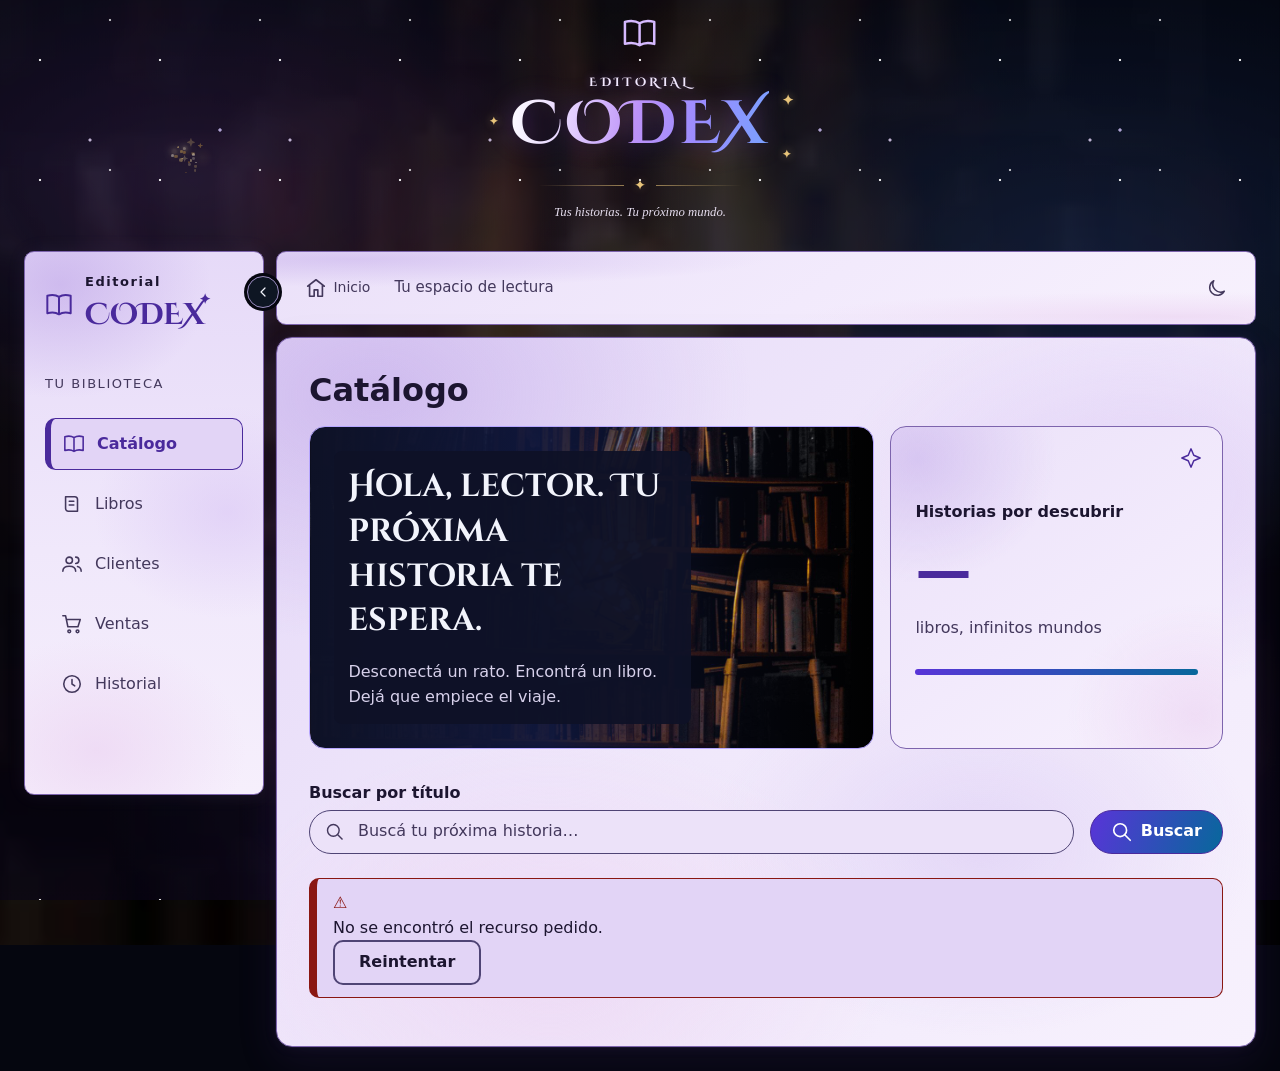
==== commit 497896db: "fix(front): paginación de 8 libros y altas sin desborde en el celular" ====
--- a/frontend/public/index.html
+++ b/frontend/public/index.html
@@ -11,20 +11,20 @@
   <meta property="og:url" content="https://editorial-codex.a2qkmo.easypanel.host/">
   <meta property="og:image" content="https://editorial-codex.a2qkmo.easypanel.host/assets/img/banner-biblioteca.jpg">
   <link rel="icon" href="assets/img/favicon.svg" type="image/svg+xml">
-  <link rel="stylesheet" href="css/styles.css?v=20261115">
-  <link rel="stylesheet" href="css/catalogo.css?v=20261115">
-  <link rel="stylesheet" href="css/altas.css?v=20261115">
-  <link rel="stylesheet" href="css/ventas.css?v=20261115">
-  <script src="js/api.js?v=20261115"></script>
-  <script src="js/destellos.js?v=20261115" defer></script>
-  <script src="js/data.js?v=20261115" defer></script>
-  <script src="js/storage.js?v=20261115" defer></script>
-  <script src="js/app.js?v=20261115" defer></script>
-  <script src="js/altas.js?v=20261115" defer></script>
-  <script src="js/sinopsis.js?v=20261115" defer></script>
-  <script src="js/titulo-magico.js?v=20261115" defer></script>
-  <script src="js/catalogo.js?v=20261115" defer></script>
-  <script src="js/ventas.js?v=20261115" defer></script>
+  <link rel="stylesheet" href="css/styles.css?v=20261116">
+  <link rel="stylesheet" href="css/catalogo.css?v=20261116">
+  <link rel="stylesheet" href="css/altas.css?v=20261116">
+  <link rel="stylesheet" href="css/ventas.css?v=20261116">
+  <script src="js/api.js?v=20261116"></script>
+  <script src="js/destellos.js?v=20261116" defer></script>
+  <script src="js/data.js?v=20261116" defer></script>
+  <script src="js/storage.js?v=20261116" defer></script>
+  <script src="js/app.js?v=20261116" defer></script>
+  <script src="js/altas.js?v=20261116" defer></script>
+  <script src="js/sinopsis.js?v=20261116" defer></script>
+  <script src="js/titulo-magico.js?v=20261116" defer></script>
+  <script src="js/catalogo.js?v=20261116" defer></script>
+  <script src="js/ventas.js?v=20261116" defer></script>
 </head>
 <body>
   <a class="salto" href="#contenido">Saltar al contenido</a>
@@ -71,10 +71,6 @@
       </section>
 
       <main id="contenido" tabindex="-1">
-  <div id="error-persistencia" class="mensaje mensaje--error" role="alert" hidden>
-    <strong>Error de datos:</strong> Se detectó un problema con la información guardada y se restauraron los valores iniciales. Tus cambios recientes podrían no estar disponibles.
-  </div>
-
         <!-- Vista: Catálogo -->
         <section id="catalogo" class="vista" aria-labelledby="titulo-catalogo">
           <h2 id="titulo-catalogo" class="vista__titulo" tabindex="-1">Catálogo</h2>
--- a/frontend/public/css/altas.css
+++ b/frontend/public/css/altas.css
@@ -142,8 +142,11 @@
 
 /* Adaptación responsive para celulares */
 @media (max-width: 640px) {
+  /* En columna sin wrap: con wrap + flex-basis 100% cada campo saltaba a una
+     columna nueva a la derecha y la página se desbordaba en el celular. */
   .altas-autor-fila {
     flex-direction: column;
+    flex-wrap: nowrap;
     align-items: stretch;
     gap: 0.5rem;
   }
@@ -151,7 +154,7 @@
   .altas-autor-select-campo,
   .altas-autor-rol-campo,
   .altas-autor-boton-campo {
-    flex: 1 1 100%;
+    flex: 0 0 auto;
     width: 100%;
   }
 
